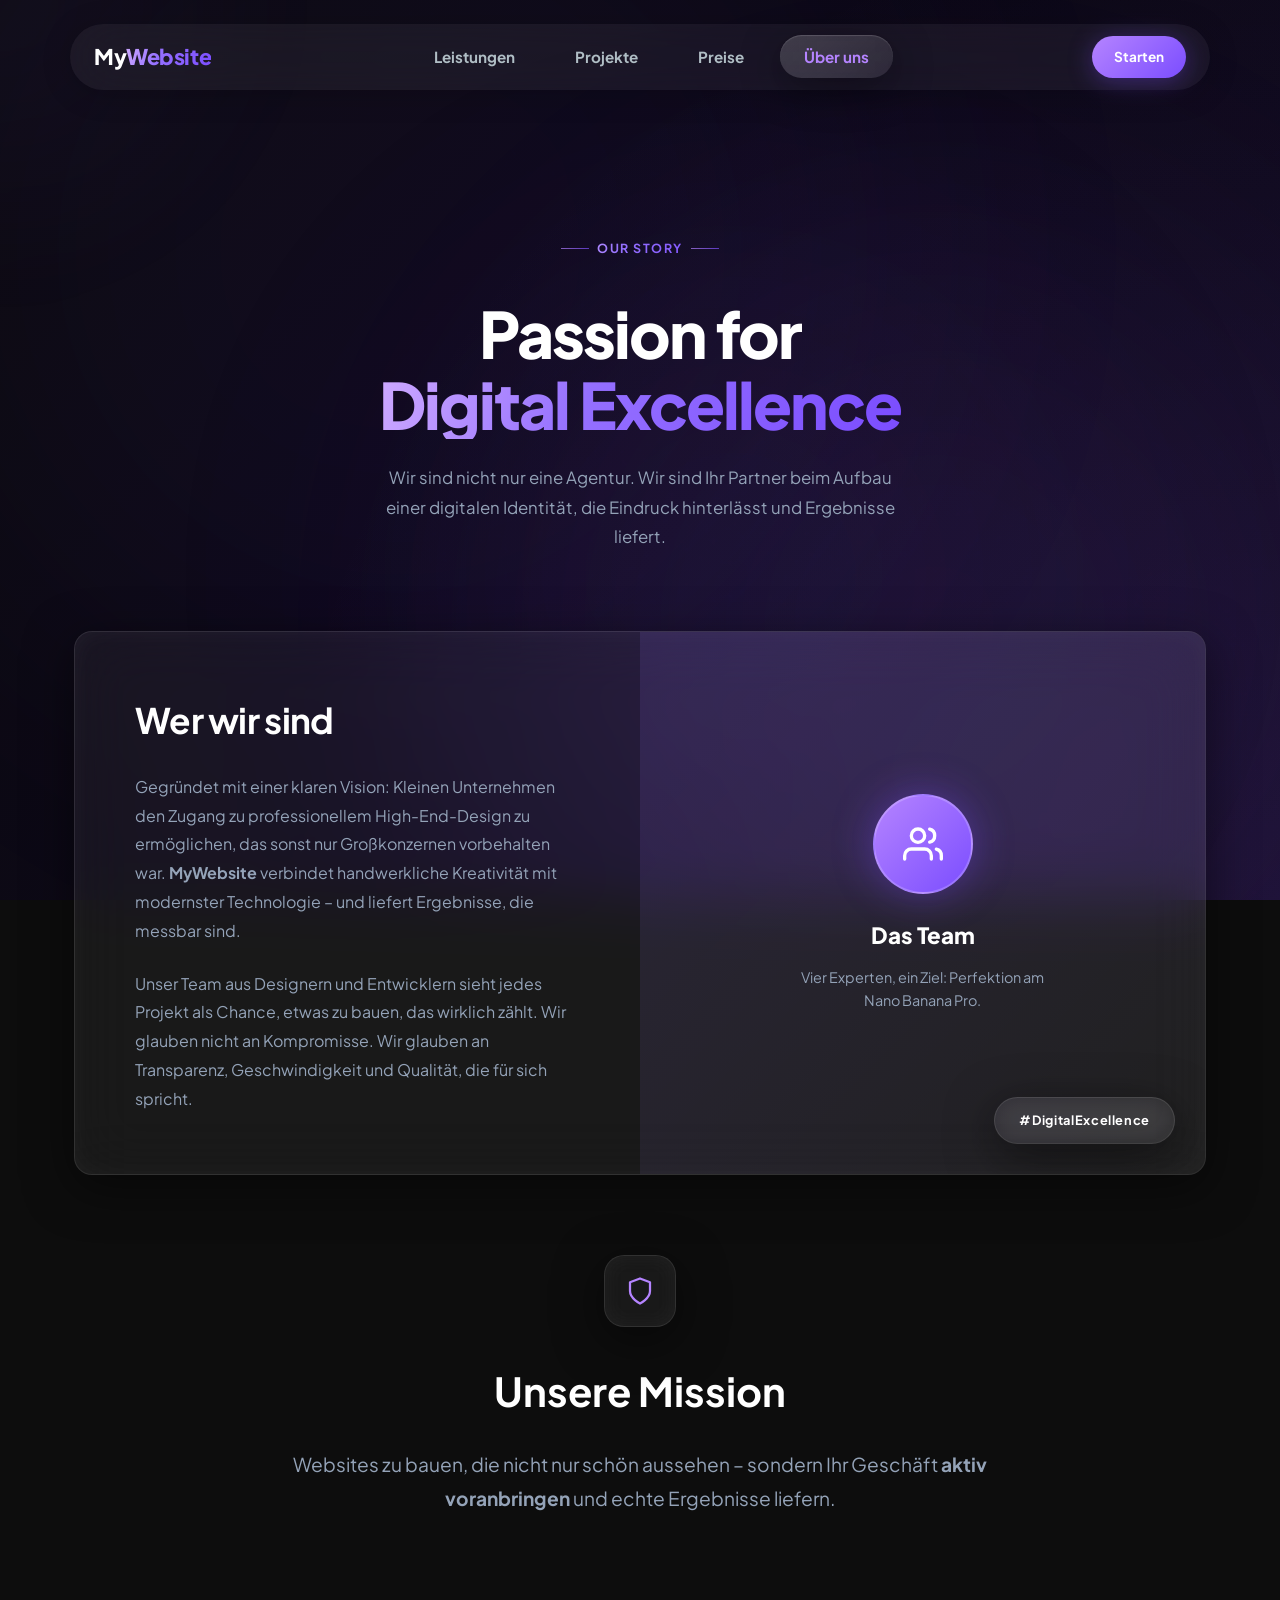
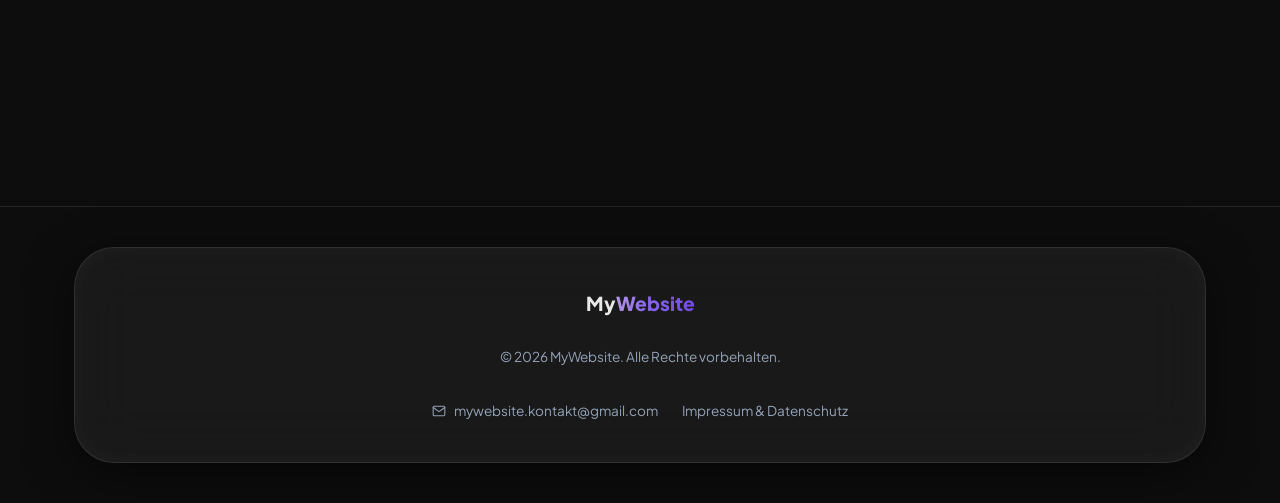
==== about.html @ d1587750 "v2" ====
<!DOCTYPE html>
<html lang="de">
<head>
  <meta charset="UTF-8" />
  <meta name="viewport" content="width=device-width, initial-scale=1.0" />
  <meta name="description" content="Erfahren Sie mehr über MyWebsite – Ihr Partner für professionelles Webdesign." />
  <title>About Us — MyWebsite</title>

  <!-- Fonts -->
  <link rel="preconnect" href="https://fonts.googleapis.com" />
  <link rel="preconnect" href="https://fonts.gstatic.com" crossorigin />

  <!-- Stylesheet (Same as main site) -->
  <link rel="stylesheet" href="css/style.css?v=2.0" />
</head>
<body class="subpage about-page">

  <!-- ── Ambient Background (Liquid Aurora) ────────────────── -->
  <div class="ambient-layer" aria-hidden="true">
    <div class="ambient-shape ambient-shape-1"></div>
    <div class="ambient-shape ambient-shape-2"></div>
    <div class="ambient-shape ambient-shape-3"></div>
  </div>
  <div class="mouse-glow" id="mouseGlow" aria-hidden="true"></div>

  <!-- ══════════════════════════════════════════════════════════
       NAVIGATION
       ══════════════════════════════════════════════════════════ -->
  <nav class="navbar" id="navbar">
    <div class="container">
      <a class="nav-logo" href="index.html">
        My<span>Website</span>
      </a>

      <ul class="nav-links" role="list">
        <div class="nav-indicator" id="navIndicator"></div>
        <li><a href="index.html#features">Leistungen</a></li>
        <li><a href="index.html#examples">Projekte</a></li>
        <li><a href="index.html#contact">Preise</a></li>
        <li><a href="about.html" style="color:var(--primary-light)">Über uns</a></li>
      </ul>

      <div class="nav-actions">
        <a class="btn btn-primary" href="index.html#contact">Starten</a>
        <button class="nav-hamburger" id="hamburger" aria-label="Menü öffnen">
          <span></span><span></span><span></span>
        </button>
      </div>
    </div>
  </nav>

  <!-- ══════════════════════════════════════════════════════════
       ABOUT HERO
       ══════════════════════════════════════════════════════════ -->
  <section class="section">
    <div class="container" style="padding-top: 120px;">
      
      <div class="reveal" style="max-width: 800px; margin: 0 auto; text-align: center; margin-bottom: 80px;">
        <div class="section-label">Our Story</div>
        <h1 class="hero-title" style="margin-top:20px;">Passion for <span class="purple">Digital Excellence</span></h1>
        <p class="section-subtitle" style="margin: 20px auto 0;">
          Wir sind nicht nur eine Agentur. Wir sind Ihr Partner beim Aufbau einer 
          digitalen Identität, die Eindruck hinterlässt und Ergebnisse liefert.
        </p>
      </div>

      <!-- Main Story Card -->
      <div class="glass-card reveal reveal-delay-2" style="overflow: hidden; margin-bottom: 80px;">
        <div style="display: grid; grid-template-columns: 1fr 1fr; gap: 0; align-items: stretch;">
          
          <div style="padding: 60px;">
            <h2 style="font-size: 2.2rem; margin-bottom: 24px; color: #fff; letter-spacing: -0.02em;">Wer wir sind</h2>
            <p style="color: var(--secondary); line-height: 1.8; margin-bottom: 24px;">
              Gegründet mit einer klaren Vision: Kleinen Unternehmen den Zugang zu professionellem High-End-Design zu ermöglichen, das sonst nur Großkonzernen vorbehalten war. <strong>MyWebsite</strong> verbindet handwerkliche Kreativität mit modernster Technologie – und liefert Ergebnisse, die messbar sind.
            </p>
            <p style="color: var(--secondary); line-height: 1.8; margin-bottom: 0;">
              Unser Team aus Designern und Entwicklern sieht jedes Projekt als Chance, etwas zu bauen, das wirklich zählt. Wir glauben nicht an Kompromisse. Wir glauben an Transparenz, Geschwindigkeit und Qualität, die für sich spricht.
            </p>
          </div>

          <!-- Team Visualization -->
          <div style="position: relative; background: rgba(255,255,255,0.03); min-height: 400px; display: flex; align-items: center; justify-content: center; overflow: hidden;">
            <div style="position: absolute; inset: 0; background: linear-gradient(135deg, rgba(124,77,255,0.1) 0%, transparent 100%);"></div>
            
            <!-- Graphic Element representing the team -->
            <div style="text-align: center; z-index: 1; padding: 40px;">
               <div style="width: 100px; height: 100px; background: var(--grad-primary); border-radius: 50%; display: flex; align-items: center; justify-content: center; margin: 0 auto 24px; box-shadow: 0 0 40px rgba(124,77,255,0.4); border: 2px solid rgba(255,255,255,0.2);">
                  <svg width="40" height="40" viewBox="0 0 24 24" fill="none" stroke="#fff" stroke-width="2" stroke-linecap="round" stroke-linejoin="round">
                    <path d="M17 21v-2a4 4 0 0 0-4-4H5a4 4 0 0 0-4 4v2"/><circle cx="9" cy="7" r="4"/><path d="M23 21v-2a4 4 0 0 0-3-3.87"/><path d="M16 3.13a4 4 0 0 1 0 7.75"/>
                  </svg>
               </div>
               <h3 style="color:#fff; font-size: 1.4rem; margin-bottom: 12px; font-weight: 800;">Das Team</h3>
               <p style="font-size: 0.9rem; color: var(--secondary); max-width: 260px; margin: 0 auto; line-height: 1.6;">
                 Vier Experten, ein Ziel: Perfektion am Nano Banana Pro.
               </p>
            </div>
            
            <div style="position: absolute; bottom: 30px; right: 30px; background: var(--glass-bg); backdrop-filter: blur(14px); -webkit-backdrop-filter: blur(14px); padding: 12px 24px; border-radius: 50px; border: 1px solid var(--glass-border); font-size: 0.8rem; color: #fff; font-weight: 700; letter-spacing: 0.05em; box-shadow: var(--shadow);">
              #DigitalExcellence
            </div>
          </div>
        </div>
      </div>

      <!-- Mission Section -->
      <div style="text-align: center; margin-bottom: 120px;" class="reveal reveal-delay-3">
        <div style="width: 72px; height: 72px; background: var(--glass-bg); border-radius: 20px; border: 1px solid var(--glass-border); backdrop-filter: blur(10px); -webkit-backdrop-filter: blur(10px); display: flex; align-items: center; justify-content: center; margin: 0 auto 32px; color: var(--primary-light); box-shadow: var(--shadow), var(--glass-glow);">
            <svg width="30" height="30" viewBox="0 0 24 24" fill="none" stroke="currentColor" stroke-width="1.8" stroke-linecap="round" stroke-linejoin="round">
              <path d="M12 22s8-4 8-10V5l-8-3-8 3v7c0 6 8 10 8 10z"/>
            </svg>
        </div>
        <h2 style="font-size: 2.5rem; color: #fff; margin-bottom: 24px;">Unsere <span class="purple">Mission</span></h2>
        <p style="font-size: 1.2rem; color: var(--secondary); max-width: 700px; margin: 0 auto; line-height: 1.8;">
          Websites zu bauen, die nicht nur schön aussehen – sondern Ihr Geschäft <strong>aktiv voranbringen</strong> und echte Ergebnisse liefern.
        </p>
      </div>

    </div>
  </section>

  <!-- ══════════════════════════════════════════════════════════
       FOOTER
       ══════════════════════════════════════════════════════════ -->
  <footer class="footer">
    <div class="container">
      <div class="footer-inner">
        <div class="footer-logo" style="margin-bottom: 8px; opacity: 0.9;">My<span>Website</span></div>
        <p class="footer-center" style="margin-bottom: 12px;">&copy; 2026 MyWebsite. Alle Rechte vorbehalten.</p>
        <div style="display: flex; gap: 24px; align-items: center; flex-wrap: wrap; justify-content: center;">
          <a class="footer-email" href="mailto:mywebsite.kontakt@gmail.com" aria-label="E-Mail senden">
            <svg width="14" height="14" viewBox="0 0 24 24" fill="none" stroke="currentColor" stroke-width="1.8" stroke-linecap="round" stroke-linejoin="round" aria-hidden="true">
              <path d="M4 4h16c1.1 0 2 .9 2 2v12c0 1.1-.9 2-2 2H4c-1.1 0-2-.9-2-2V6c0-1.1.9-2 2-2z"/>
              <polyline points="22,6 12,13 2,6"/>
            </svg>
            mywebsite.kontakt@gmail.com
          </a>
          <a href="impressum.html" class="footer-legal-link">Impressum & Datenschutz</a>
        </div>
      </div>
    </div>
  </footer>

  <script src="js/main.js?v=2.0"></script>
</body>
</html>
---- css/style.css ----
/* ============================================================
   MYWEBSITE — MAIN STYLESHEET
   Design System: Dark, Purple-gradient, Glassmorphism
   ============================================================ */

/* ---------- Google Fonts ---------- */
@import url('https://fonts.googleapis.com/css2?family=Plus+Jakarta+Sans:wght@300;400;500;600;700;800&display=swap');

/* ---------- CSS Custom Properties ---------- */
:root {
  --bg:            #0D0D0D;
  --text-on-bg:    #FFFFFF;
  --text-dim:      #B0BEC5;
  
  --primary:       #7B4DFF;
  --primary-light: #B584FF;
  --primary-mid:   #946FFF;
  --primary-dark:  #5B35CC;
  --primary-glow:  rgba(123,77,255,0.40);

  /* Gradient tokens: slightly cooler */
  --grad-primary:  linear-gradient(135deg, #B584FF 0%, #7B4DFF 100%);
  --grad-text:     linear-gradient(110deg, #CEAAFF 0%, #946FFF 40%, #7B4DFF 100%);
  --grad-glow:     linear-gradient(135deg, rgba(181,132,255,0.15) 0%, rgba(123,77,255,0.08) 100%);

  --secondary:     #94A3B8;
  --tertiary:      #F8FAFC;
  --glass-bg:      rgba(255,255,255,0.05);
  --glass-border:  rgba(255,255,255,0.10);
  --glass-hover:   rgba(255,255,255,0.08);
  --glass-blur:    30px;
  --glass-glow:    inset 0 0 25px rgba(255,255,255,0.04);
  
  --shadow:        0 12px 48px rgba(0,0,0,0.5);
  --radius:        18px;
  --radius-sm:     12px;
  --transition:    0.35s cubic-bezier(0.4, 0, 0.2, 1);
}




/* ---------- Reset & Base ---------- */
*, *::before, *::after { margin: 0; padding: 0; box-sizing: border-box; }

html { scroll-behavior: smooth; font-size: 16px; }

body {
  font-family: 'Plus Jakarta Sans', system-ui, -apple-system, sans-serif;
  background-color: var(--bg);
  color: var(--tertiary);
  overflow-x: hidden;
  line-height: 1.6;
}

img { max-width: 100%; display: block; }
a { text-decoration: none; color: inherit; }
ul { list-style: none; }

/* ---------- Scrollbar ---------- */
::-webkit-scrollbar { width: 6px; }
::-webkit-scrollbar-track { background: var(--bg); }
::-webkit-scrollbar-thumb {
  background: var(--grad-primary);
  border-radius: 99px;
}

/* ============================================================
   AMBIENT BACKGROUND LAYERS
   ============================================================ */

/* Canvas */
#bgCanvas {
  position: fixed;
  top: 0; left: 0;
  width: 100%; height: 100%;
  z-index: 0;
  pointer-events: none;
}

/* Drifting gradient orbs */
.bg-orb {
  position: fixed;
  border-radius: 50%;
  filter: blur(90px);
  pointer-events: none;
  z-index: 0;
  will-change: transform;
}

/* ══════════════════════════════════════════════════════════
   AMBIENT BACKGROUND (Liquid Aurora)
   ══════════════════════════════════════════════════════════ */
.ambient-layer {
  position: fixed;
  inset: 0;
  z-index: -1;
  overflow: hidden;
  /* Premium dark hypnotic gradient pulse */
  background: 
    radial-gradient(circle at 50% 50%, rgba(181,132,255,0.08) 0%, transparent 65%),
    linear-gradient(135deg, #0A0A0A 0%, #100825 50%, #0A0A0A 100%);
  background-size: 200% 200%;
  animation: center-pulse 20s ease-in-out infinite alternate;
  pointer-events: none;
}

@keyframes center-pulse {
  0%   { background-position: 0% 0%; opacity: 0.8; }
  50%  { background-position: 50% 50%; opacity: 1; }
  100% { background-position: 100% 100%; opacity: 0.9; }
}

.ambient-shape {
  position: absolute;
  border-radius: 50%;
  filter: blur(140px);
  -webkit-filter: blur(140px);
  opacity: 0.05;
  will-change: transform;
}

.ambient-shape-1 {
  width: 1000px; height: 1000px;
  background: var(--primary);
  top: -250px; left: -100px;
  opacity: 0.05;
  animation: float-slow 35s ease-in-out infinite alternate;
}

.ambient-shape-2 {
  width: 850px; height: 850px;
  background: var(--primary-light);
  bottom: -150px; right: -80px;
  opacity: 0.05;
  animation: float-slower 45s ease-in-out infinite alternate-reverse;
}

.ambient-shape-3 {
  width: 700px; height: 700px;
  background: #5B35CC;
  top: 25%; left: 30%;
  opacity: 0.045;
  animation: float-alt 38s ease-in-out infinite alternate;
}

/* Texture overlay for that premium grain feel */
.ambient-layer::after {
  content: "";
  position: absolute;
  inset: 0;
  background-image: url("data:image/svg+xml,%3Csvg viewBox='0 0 200 200' xmlns='http://www.w3.org/2000/svg'%3E%3Cfilter id='noiseFilter'%3E%3CfeTurbulence type='fractalNoise' baseFrequency='0.65' numOctaves='3' stitchTiles='stitch'/%3E%3C/filter%3E%3Crect width='100%25' height='100%25' filter='url(%23noiseFilter)'/%3E%3C/svg%3E");
  opacity: 0.02;
  mix-blend-mode: soft-light;
  pointer-events: none;
}

@keyframes float-slow {
  0%   { transform: translate(0, 0) scale(1) rotate(0deg); }
  100% { transform: translate(220px, 140px) scale(1.15) rotate(55deg); }
}

@keyframes float-slower {
  0%   { transform: translate(0, 0) scale(1) rotate(0deg); }
  100% { transform: translate(-180px, -150px) scale(1.2) rotate(-40deg); }
}

@keyframes float-alt {
  0%   { transform: translate(0, 0) scale(1); }
  100% { transform: translate(-130px, 180px) scale(0.9); }
}


/* Mouse spotlight glow following cursor */
.mouse-glow {
  position: fixed;
  top: 0; left: 0;
  width: 60vw; height: 60vw;
  max-width: 600px;
  max-height: 600px;
  background: radial-gradient(circle at center, rgba(124,77,255,0.06) 0%, transparent 70%);
  border-radius: 50%;
  pointer-events: none;
  z-index: 0;
  transform: translate(-50%, -50%);
  opacity: 0;
  transition: opacity 0.8s ease;
  will-change: transform;
  filter: blur(40px);
}

/* ============================================================
   GRADIENT TEXT UTILITY
   ============================================================ */
.grad-text {
  background: var(--grad-text);
  -webkit-background-clip: text;
  -webkit-text-fill-color: transparent;
  background-clip: text;
}

/* ============================================================
   LAYOUT UTILITIES
   ============================================================ */
.container {
  max-width: 1180px;
  margin: 0 auto;
  padding: 0 24px;
}

.section {
  position: relative;
  z-index: 1;
  padding: 110px 0;
}

.section-label {
  display: inline-flex;
  align-items: center;
  gap: 8px;
  font-size: 0.78rem;
  font-weight: 700;
  letter-spacing: 0.12em;
  text-transform: uppercase;
  background: var(--grad-text);
  -webkit-background-clip: text;
  -webkit-text-fill-color: transparent;
  background-clip: text;
  margin-bottom: 20px;
}

.section-label::before,
.section-label::after {
  content: '';
  display: block;
  width: 28px;
  height: 1px;
  background: var(--grad-primary);
  opacity: 0.7;
  /* Text-fill workaround for pseudo elements */
  -webkit-text-fill-color: initial;
}

.section-title {
  font-size: clamp(2.2rem, 5vw, 3.4rem);
  font-weight: 800;
  line-height: 1.1;
  letter-spacing: -0.03em; /* Tighter letter-spacing for modern look */
  color: var(--text-on-bg);
  margin-bottom: 16px;
}

.section-title span {
  background: var(--grad-text);
  -webkit-background-clip: text;
  -webkit-text-fill-color: transparent;
  background-clip: text;
}

.section-subtitle {
  font-size: 1.05rem;
  color: var(--secondary);
  max-width: 540px;
  line-height: 1.75;
}

/* ============================================================
   GLASSMORPHISM CARD
   ============================================================ */
.glass-card {
  background: var(--glass-bg);
  border: 1px solid var(--glass-border);
  border-radius: var(--radius);
  backdrop-filter: blur(var(--glass-blur));
  -webkit-backdrop-filter: blur(var(--glass-blur));
  box-shadow: var(--shadow), var(--glass-glow);
  transition: all var(--transition);
}

.glass-card:hover {
  background: var(--glass-hover);
  transform: translateY(-5px);
  box-shadow: 0 20px 52px rgba(0,0,0,0.45), var(--glass-glow);
  border-color: rgba(192,132,255,0.22);
}

/* ============================================================
   BUTTONS
   ============================================================ */
.btn {
  display: inline-flex;
  align-items: center;
  gap: 8px;
  padding: 14px 30px;
  border-radius: 50px;
  font-family: inherit;
  font-size: 0.95rem;
  font-weight: 700;
  cursor: pointer;
  border: 1px solid var(--glass-border);
  transition: all var(--transition);
  white-space: nowrap;
  position: relative;
  overflow: hidden;
  backdrop-filter: blur(12px);
  -webkit-backdrop-filter: blur(12px);
}

.btn-primary {
  background: var(--grad-primary);
  color: #fff;
  border: none;
  box-shadow: 0 4px 24px rgba(124,77,255,0.35);
}

.btn-primary:hover {
  transform: translateY(-2px) scale(1.03);
  box-shadow: 0 10px 38px rgba(124,77,255,0.55), 0 0 0 5px rgba(192,132,255,0.12);
}

.btn-secondary {
  background: var(--glass-bg);
  color: var(--text-on-bg);
  box-shadow: var(--shadow), var(--glass-glow);
}

.btn-secondary:hover {
  background: var(--glass-hover);
  border-color: var(--primary-light);
  transform: translateY(-2px);
  box-shadow: 0 10px 30px rgba(0,0,0,0.4), var(--glass-glow);
}

/* ============================================================
   NAVIGATION
   ============================================================ */
.navbar {
  position: fixed;
  top: 24px;
  left: 50%;
  transform: translateX(-50%);
  width: calc(100% - 40px);
  max-width: 1140px;
  z-index: 999;
  padding: 12px 0;
  transition: all 0.4s cubic-bezier(0.4, 0, 0.2, 1);
  
  background: var(--glass-bg);
  backdrop-filter: blur(var(--glass-blur));
  -webkit-backdrop-filter: blur(var(--glass-blur));
  
  border: none;
  border-radius: 100px;
  box-shadow: 0 4px 30px rgba(0, 0, 0, 0.2);
}

.navbar.scrolled {
  top: 12px;
  padding: 10px 0;
  background: rgba(255, 255, 255, 0.045);
  border: none;
  box-shadow: 0 15px 50px rgba(0, 0, 0, 0.4);
}

.navbar .container {
  display: flex;
  align-items: center;
  justify-content: space-between;
}

.nav-logo {
  font-size: 1.35rem;
  font-weight: 900;
  color: var(--text-on-bg);
  letter-spacing: -0.02em;
}

.nav-logo span {
  background: var(--grad-text);
  -webkit-background-clip: text;
  -webkit-text-fill-color: transparent;
  background-clip: text;
}

.nav-links {
  display: flex;
  align-items: center;
  gap: 12px;
  position: relative;
  padding: 4px;
  border-radius: 14px;
}

.nav-links a {
  font-size: 0.95rem;
  font-weight: 700;
  color: var(--text-dim);
  transition: color var(--transition);
  text-decoration: none;
  padding: 12px 24px;
  border-radius: 99px;
  position: relative;
  z-index: 1;
}

.nav-indicator {
  position: absolute;
  height: calc(100% - 12px);
  background: linear-gradient(135deg, rgba(255,255,255,0.16) 0%, rgba(255,255,255,0.08) 100%);
  backdrop-filter: blur(32px);
  -webkit-backdrop-filter: blur(32px);
  border: none;
  border-radius: 99px;
  z-index: 0;
  transition: all 0.45s cubic-bezier(0.2, 1, 0.2, 1.12);
  pointer-events: none;
  opacity: 0;
  box-shadow: 
    inset 0 1px 1px rgba(255,255,255,0.15),
    0 10px 40px rgba(0,0,0,0.4);
}

.nav-links a:hover,
.nav-links a.active { 
  color: #fff; 
}

/* Remove old underline */
.nav-links a::after { display: none !important; }

.nav-actions { display: flex; align-items: center; gap: 12px; }

/* Compact button for navbar */
.navbar .btn {
  padding: 10px 22px;
  font-size: 0.85rem;
}

/* Hamburger */
.nav-hamburger {
  display: none;
  flex-direction: column;
  gap: 5px;
  cursor: pointer;
  background: none;
  border: none;
  padding: 4px;
}

.nav-hamburger span {
  display: block;
  width: 24px;
  height: 2px;
  background: var(--text-on-bg);
  border-radius: 2px;
  transition: all var(--transition);
}

.nav-hamburger.open span:nth-child(1) { transform: translateY(7px) rotate(45deg); }
.nav-hamburger.open span:nth-child(2) { opacity: 0; }
.nav-hamburger.open span:nth-child(3) { transform: translateY(-7px) rotate(-45deg); }

/* Mobile menu */
.mobile-menu {
  display: flex;
  position: fixed;
  top: 0; left: 0;
  width: 100%; height: 100%;
  background: rgba(10,10,10,0.92);
  backdrop-filter: blur(var(--glass-blur));
  -webkit-backdrop-filter: blur(var(--glass-blur));
  z-index: 1001; 
  flex-direction: column;
  align-items: center;
  justify-content: center;
  gap: 36px;
  opacity: 0;
  visibility: hidden;
  transform: scale(1.1);
  transition: opacity 0.4s ease, transform 0.4s cubic-bezier(0.2, 0.8, 0.2, 1), visibility 0.4s;
  pointer-events: none;
}

.mobile-menu.open {
  display: flex;
  opacity: 1;
  transform: translateY(0);
}

.mobile-menu a {
  font-size: 1.6rem;
  font-weight: 800;
  color: #fff;
  transition: color var(--transition);
}

.mobile-menu a:hover { color: var(--primary-light); }

/* ============================================================
   HERO SECTION
   ============================================================ */
.hero {
  min-height: 100vh;
  display: flex;
  align-items: center;
  position: relative;
  overflow: hidden;
  padding-top: 100px;
}

/* Animated radial glow */
.hero-glow {
  position: absolute;
  top: 50%; left: 50%;
  transform: translate(-50%, -50%);
  width: 780px; height: 780px;
  background: radial-gradient(circle,
    rgba(192,132,255,0.14) 0%,
    rgba(124,77,255,0.10) 35%,
    transparent 70%);
  border-radius: 50%;
  pointer-events: none;
  animation: glow-pulse 7s ease-in-out infinite alternate;
}

@keyframes glow-pulse {
  from { opacity: 0.55; transform: translate(-50%,-50%) scale(0.92); }
  to   { opacity: 1;    transform: translate(-50%,-50%) scale(1.06); }
}

.hero-inner {
  display: grid;
  grid-template-columns: 1fr 1fr;
  gap: 60px;
  align-items: center;
  width: 100%;
}

/* Badge */
.hero-badge {
  display: inline-flex;
  align-items: center;
  gap: 8px;
  padding: 7px 18px;
  border-radius: 50px;
  background: var(--glass-bg);
  backdrop-filter: blur(var(--glass-blur));
  -webkit-backdrop-filter: blur(var(--glass-blur));
  border: 1px solid var(--glass-border);
  box-shadow: var(--shadow), var(--glass-glow);
  font-size: 0.8rem;
  font-weight: 700;
  letter-spacing: 0.06em;
  margin-bottom: 28px;
  color: var(--primary-mid);
}

.hero-badge-text {
  background: var(--grad-text);
  -webkit-background-clip: text;
  -webkit-text-fill-color: transparent;
  background-clip: text;
}

.hero-title {
  font-size: clamp(2.6rem, 5vw, 4rem);
  font-weight: 900;
  line-height: 1.1;
  color: var(--text-on-bg);
  margin-bottom: 24px;
  letter-spacing: -0.03em;
}

.hero-title .purple {
  background: var(--grad-text);
  -webkit-background-clip: text;
  -webkit-text-fill-color: transparent;
  background-clip: text;
  display: inline-block;
}

.hero-subtitle {
  font-size: 1.1rem;
  color: var(--secondary);
  line-height: 1.75;
  margin-bottom: 40px;
  max-width: 480px;
}

.hero-actions {
  display: flex;
  gap: 14px;
  flex-wrap: wrap;
}

/* Floating UI Mockup */
.hero-visual {
  position: relative;
  display: flex;
  justify-content: center;
  align-items: center;
  perspective: 1200px;
}

.hero-mockup-wrapper {
  width: 100%;
  max-width: 440px;
  animation: float 8s ease-in-out infinite;
}

.hero-mockup {
  width: 100%;
  border-radius: var(--radius);
  background: var(--glass-bg);
  border: 1px solid var(--glass-border);
  backdrop-filter: blur(var(--glass-blur));
  -webkit-backdrop-filter: blur(var(--glass-blur));
  box-shadow: var(--shadow), var(--glass-glow);
  overflow: hidden;
  transform-style: preserve-3d;
  
  /* Tilt variables updated via JS */
  --tilt-x: 0deg;
  --tilt-y: 0deg;
  transform: rotateX(var(--tilt-x)) rotateY(var(--tilt-y));
  transition: transform 0.2s cubic-bezier(0.2, 0.8, 0.2, 1);
  will-change: transform;
}

@keyframes float {
  0%, 100% { transform: translateY(0px) rotate(0deg); }
  33%       { transform: translateY(-10px) rotate(0.5deg); }
  66%       { transform: translateY(-5px) rotate(-0.5deg); }
}

.mockup-bar {
  display: flex;
  align-items: center;
  gap: 8px;
  padding: 12px 18px;
  border-bottom: 1px solid rgba(255,255,255,0.08);
  background: rgba(255,255,255,0.03);
}

.mockup-dot { width: 10px; height: 10px; border-radius: 50%; }
.mockup-dot:nth-child(1) { background: #FF5F57; }
.mockup-dot:nth-child(2) { background: #FEBC2E; }
.mockup-dot:nth-child(3) { background: #28C840; }

.mockup-url {
  flex: 1;
  background: rgba(255,255,255,0.05);
  border: 1px solid rgba(255,255,255,0.08);
  border-radius: 6px;
  padding: 5px 12px;
  font-size: 0.72rem;
  color: var(--secondary);
  text-align: center;
  margin-left: 8px;
}

.mockup-body { padding: 24px; }

.mockup-hero-bar {
  width: 60%; height: 14px;
  border-radius: 99px;
  background: var(--grad-primary);
  margin-bottom: 12px;
}

.mockup-sub-bar {
  width: 85%; height: 8px;
  border-radius: 99px;
  background: rgba(255,255,255,0.08);
  margin-bottom: 6px;
}

.mockup-sub-bar.short { width: 55%; }

.mockup-cards {
  display: grid;
  grid-template-columns: 1fr 1fr;
  gap: 10px;
  margin-top: 20px;
}

.mockup-card-item {
  border-radius: 12px;
  background: var(--glass-bg);
  backdrop-filter: blur(var(--glass-blur));
  -webkit-backdrop-filter: blur(var(--glass-blur));
  border: 1px solid var(--glass-border);
  box-shadow: var(--shadow), var(--glass-glow);
  height: 64px;
  display: flex;
  align-items: center;
  justify-content: center;
}

.mockup-card-item .mini-icon {
  width: 28px; height: 28px;
  border-radius: 8px;
  background: var(--grad-primary);
  opacity: 0.7;
}

.mockup-btn-row { margin-top: 18px; display: flex; gap: 8px; }

.mockup-btn-pill {
  height: 30px;
  border-radius: 99px;
  background: var(--grad-primary);
  width: 100px;
}

.mockup-btn-pill.outline {
  background: transparent;
  border: 1px solid rgba(192,132,255,0.25);
  width: 80px;
}

/* Scroll indicator */
.scroll-indicator {
  position: absolute;
  bottom: 36px;
  left: 50%;
  transform: translateX(-50%);
  display: flex;
  flex-direction: column;
  align-items: center;
  gap: 6px;
  padding: 12px 16px;
  border-radius: 40px;
  background: var(--glass-bg);
  backdrop-filter: blur(var(--glass-blur));
  -webkit-backdrop-filter: blur(var(--glass-blur));
  border: 1px solid var(--glass-border);
  color: var(--secondary);
  font-size: 0.72rem;
  font-weight: 600;
  letter-spacing: 0.1em;
  text-transform: uppercase;
  opacity: 0.5;
  animation: bob 2.5s ease-in-out infinite;
}

@keyframes bob {
  0%, 100% { transform: translateX(-50%) translateY(0); }
  50%       { transform: translateX(-50%) translateY(7px); }
}

/* ============================================================
   FEATURES (What We Do)
   ============================================================ */
.features {
  position: relative;
  /* Masking creates a perfect feather at top and bottom of background effects */
  -webkit-mask-image: linear-gradient(to bottom, transparent, black 15%, black 85%, transparent);
  mask-image: linear-gradient(to bottom, transparent, black 15%, black 85%, transparent);
  padding: 120px 0;
}

.features::before {
  content: '';
  position: absolute;
  inset: -100px 0; /* Bleed out to ensure no clipping */
  z-index: -1;
  opacity: 0;
  transition: opacity 1.2s cubic-bezier(0.4, 0, 0.2, 1);
  pointer-events: none;
}

.features.state-manual::before {
  opacity: 0; /* Background remains neutral as requested */
}

.features.state-autopilot::before {
  opacity: 1;
  background: radial-gradient(circle at 50% 100%, rgba(124,77,255,0.12) 0%, transparent 80%);
}

/* Solutions Section Header & Toggle */
.toggle-main-heading {
  display: flex;
  align-items: center;
  justify-content: center;
  gap: 24px;
  margin-top: 20px;
  font-size: clamp(1.8rem, 5vw, 3.2rem);
  font-weight: 900;
  line-height: 1.1;
  color: var(--text-on-bg);
}

.toggle-label-text {
  transition: all var(--transition);
  opacity: 0.35;
  flex: 1; /* Automatically balance space */
  min-width: 120px;
}

.manual-label {
  text-align: right;
}

.autopilot-label {
  text-align: left;
}

.toggle-label-text.active {
  opacity: 1;
}

.toggle-main-heading .autopilot-label.active {
  background: var(--grad-text);
  -webkit-background-clip: text;
  -webkit-text-fill-color: transparent;
  background-clip: text;
  filter: drop-shadow(0 0 15px rgba(192,132,255,0.5));
}

/* Nexus Switch Style */
.nexus-switch {
  position: relative;
  display: inline-block;
  width: 90px;
  height: 46px;
  flex-shrink: 0;
}

.nexus-switch input { opacity: 0; width: 0; height: 0; }

.nexus-slider {
  position: absolute;
  cursor: pointer;
  inset: 0;
  background: rgba(255,255,255,0.05);
  border: 1px solid rgba(255,255,255,0.1);
  transition: .4s cubic-bezier(0.4, 0, 0.2, 1);
  border-radius: 50px;
  backdrop-filter: blur(5px);
}

.nexus-slider:before {
  position: absolute;
  content: "";
  height: 36px;
  width: 36px;
  left: 4px;
  top: 4px;
  background: var(--grad-primary);
  transition: .5s cubic-bezier(0.68, -0.6, 0.32, 1.6); /* Bouncier & smoother */
  border-radius: 50%;
  box-shadow: 0 0 20px rgba(124,77,255,0.45);
}

input:checked + .nexus-slider {
  background: rgba(124,77,255,0.15);
  border-color: var(--primary-mid);
}

input:checked + .nexus-slider:before {
  transform: translateX(44px);
}

/* Solutions List */
.solutions-container {
  max-width: 860px;
  margin: 64px auto 0;
  position: relative;
  min-height: 480px;
}

.solutions-set {
  display: flex;
  flex-direction: column;
  gap: 16px;
  width: 100%;
}

.solution-item {
  display: flex;
  align-items: center;
  gap: 28px;
  padding: 24px 32px;
  text-align: left;
  border-radius: 20px;
  transition: all 0.6s cubic-bezier(0.34, 1.56, 0.64, 1);
  will-change: transform, opacity, filter;
}

/* Staggered entry from right or left depending on state */
.solutions-set .solution-item:nth-child(1) { transition-delay: 0.05s; }
.solutions-set .solution-item:nth-child(2) { transition-delay: 0.15s; }
.solutions-set .solution-item:nth-child(3) { transition-delay: 0.25s; }

.solution-set-hidden {
  position: absolute;
  top: 0; left: 0;
  opacity: 0;
  pointer-events: none;
  visibility: hidden;
}

.solution-set-hidden .solution-item {
  opacity: 0;
  transform: translateY(15px) scale(0.96);
  filter: blur(10px);
}

.solution-status {
  width: 110px;
  font-size: 0.72rem;
  font-weight: 800;
  text-transform: uppercase;
  letter-spacing: 0.1em;
  flex-shrink: 0;
}

.status-pending { color: #FF5F57; opacity: 0.8; }
.status-complete { 
  color: #28C840; 
  display: flex;
  align-items: center;
  gap: 6px;
}
.status-complete::before {
  content: '✓';
  font-size: 1rem;
}

.solution-info { flex: 1; }

.solution-item-title { 
  font-size: 1.15rem; 
  font-weight: 800;
  color: #fff; 
  margin-bottom: 6px; 
}

.solution-item-desc { 
  font-size: 0.9rem; 
  color: var(--secondary); 
  line-height: 1.6; 
}

.solution-tag {
  font-size: 0.7rem;
  font-weight: 800;
  padding: 6px 14px;
  border-radius: 50px;
  background: rgba(255,255,255,0.06);
  color: var(--secondary);
  text-transform: uppercase;
  letter-spacing: 0.05em;
}

.tag-success {
  background: rgba(40, 200, 64, 0.12);
  color: #28C840;
  border: 1px solid rgba(40, 200, 64, 0.15);
}

.solution-item.highlight {
  border-color: rgba(124,77,255,0.22);
}

/* In manual state, cards get a subtle red accent */
.state-manual .solution-item {
  border: 1px solid rgba(255, 95, 87, 0.2);
  background: rgba(255, 95, 87, 0.03);
  box-shadow: 0 4px 20px rgba(255, 95, 87, 0.05);
}

/* In autopilot state, cards get a premium green accent */
.state-autopilot .solution-item {
  border: 1px solid rgba(40, 200, 64, 0.25);
  background: rgba(40, 200, 64, 0.04);
  box-shadow: 0 4px 24px rgba(40, 200, 64, 0.08);
}

.solution-item.highlight:hover {
  border-color: var(--primary-mid);
  transform: translateX(8px);
  background: rgba(124,77,255,0.06);
}

/* Minimalist Full-Page Confetti */
.confetti-piece-full {
  position: fixed;
  width: 3px; height: 14px;
  background: var(--primary-light);
  border-radius: 4px;
  pointer-events: none;
  z-index: 10001;
  opacity: 0;
  will-change: transform, opacity;
  top: -20px;
}

@keyframes confetti-fall {
  0% { transform: translateY(0) rotate(0deg); opacity: 0; }
  15% { opacity: 1; }
  85% { opacity: 1; }
  100% { transform: translate(var(--dx), 105vh) rotate(var(--dr)); opacity: 0; }
}

@media (max-width: 768px) {
  .toggle-main-heading { gap: 16px; }
  .solution-item { flex-direction: column; align-items: flex-start; gap: 16px; padding: 24px; }
  .solution-status { width: auto; }
  .solution-item.highlight:hover { transform: translateY(-5px); }
}

.feature-card:hover .feature-icon {
  background: linear-gradient(135deg, rgba(192,132,255,0.28) 0%, rgba(124,77,255,0.18) 100%);
  transform: scale(1.1);
  box-shadow: 0 0 22px rgba(124,77,255,0.30);
  color: #fff;
}

.feature-card:hover .feature-icon svg {
  filter: drop-shadow(0 0 6px rgba(192,132,255,0.6));
}

.feature-title {
  font-size: 1.05rem;
  font-weight: 800;
  color: var(--text-on-bg);
}

.feature-desc {
  font-size: 0.88rem;
  color: var(--secondary);
  line-height: 1.7;
}

/* ============================================================
   EXAMPLES SECTION
   ============================================================ */
.examples-header {
  display: flex;
  align-items: flex-end;
  justify-content: space-between;
  margin-bottom: 48px;
  gap: 24px;
  flex-wrap: wrap;
}

.browser-window {
  border-radius: var(--radius);
  overflow: hidden;
  background: var(--glass-bg);
  backdrop-filter: blur(var(--glass-blur));
  -webkit-backdrop-filter: blur(var(--glass-blur));
  border: 1px solid var(--glass-border);
  box-shadow: var(--shadow), var(--glass-glow);
}

.browser-chrome {
  display: flex;
  align-items: center;
  gap: 8px;
  padding: 13px 18px;
  background: rgba(255,255,255,0.03);
  backdrop-filter: blur(var(--glass-blur));
  -webkit-backdrop-filter: blur(var(--glass-blur));
  border-bottom: 1px solid var(--glass-border);
}

.browser-dot { width: 11px; height: 11px; border-radius: 50%; flex-shrink: 0; }
.browser-dot.red    { background: #FF5F57; }
.browser-dot.yellow { background: #EAB308; }
.browser-dot.green  { background: #28C840; }

.browser-url {
  flex: 1;
  background: rgba(255,255,255,0.06);
  border: 1px solid rgba(255,255,255,0.09);
  border-radius: 8px;
  padding: 5px 14px;
  font-size: 0.76rem;
  color: var(--secondary);
  display: flex;
  align-items: center;
  gap: 6px;
  margin: 0 12px;
}

.browser-url svg { opacity: 0.5; }

.browser-actions { display: flex; gap: 10px; opacity: 0.6; }

.browser-actions button {
  background: none;
  border: none;
  font-size: 0.82rem;
  color: var(--secondary);
  cursor: pointer;
  padding: 2px 5px;
  border-radius: 4px;
  transition: color var(--transition), background var(--transition), opacity var(--transition);
  line-height: 1;
}

.browser-actions button:hover {
  color: #fff;
  background: rgba(255,255,255,0.08);
}

/* ── FULLSCREEN MODE ─────────────────────────────────────── */
body.browser-fullscreen {
  overflow: hidden;
}

/* Dim backdrop behind fullscreen window */
body.browser-fullscreen::before {
  content: '';
  position: fixed;
  inset: 0;
  background: rgba(0,0,0,0.75);
  backdrop-filter: blur(6px);
  z-index: 9990;
}

/* Expand the browser window to full viewport */
body.browser-fullscreen .browser-window {
  position: fixed;
  inset: 20px;                         /* 20px margin all around */
  z-index: 9991;
  border-radius: var(--radius);
  display: flex;
  flex-direction: column;
  box-shadow: 0 32px 100px rgba(0,0,0,0.8), 0 0 0 1px rgba(192,132,255,0.2);
  animation: fs-in 0.28s cubic-bezier(0.34, 1.56, 0.64, 1);
}

@keyframes fs-in {
  from { transform: scale(0.96); opacity: 0.6; }
  to   { transform: scale(1);    opacity: 1; }
}

/* Stretch browser body to fill remaining space */
body.browser-fullscreen .browser-body {
  flex: 1;
  height: auto !important;
}

/* Show/hide the right buttons */
body.browser-fullscreen #browserFullscreen { display: none !important; }
body.browser-fullscreen #browserClose      { display: block !important; }
#browserClose { color: #ff7070 !important; }

.browser-body {
  height: 520px;
  overflow: hidden;
  position: relative;
  background: #0a0a0a;
  /* Disable interaction when parent says so (during fast scroll) */
  pointer-events: auto;
}

/* Overlay to prevent scroll hijacking — Show pointer everywhere */
.browser-interaction-overlay {
  position: absolute;
  inset: 0;
  z-index: 5;
  cursor: pointer; /* Hand cursor signals clickability */
  transition: opacity 0.3s ease;
  pointer-events: auto;
}

body.is-scrolling .browser-interaction-overlay {
  display: block !important;
  opacity: 1 !important;
}

.browser-body.active .browser-interaction-overlay {
  display: none;
}

/* Hint that appears to explain click-to-activate — Premium Frosted Glass Look */
.interaction-hint {
  position: absolute;
  top: 50%; left: 50%;
  transform: translate(-50%, -50%) scale(0.9);
  background: var(--glass-bg);
  color: #fff;
  padding: 16px 36px;
  border-radius: 50px;
  font-size: 0.95rem;
  font-weight: 700;
  letter-spacing: 0.5px;
  opacity: 1; 
  pointer-events: none; 
  white-space: nowrap;
  z-index: 10;
  
  backdrop-filter: blur(var(--glass-blur));
  -webkit-backdrop-filter: blur(var(--glass-blur));
  border: 1px solid var(--glass-border);
  box-shadow: var(--shadow), var(--glass-glow);
  transition: transform 0.45s cubic-bezier(0.34, 1.56, 0.64, 1), box-shadow 0.4s ease, background 0.3s ease, border-color 0.3s ease;
}

/* Trigger the 'glow and grow' animation when hovering anywhere in the browser area */
.browser-body:not(.active):hover .interaction-hint {
  transform: translate(-50%, -50%) scale(1.08);
  background: linear-gradient(135deg, rgba(124,77,255,0.3) 0%, rgba(192,132,255,0.3) 100%);
  border-color: rgba(255,255,255,0.35);
  box-shadow: 0 20px 60px rgba(124,77,255,0.4), 0 0 35px rgba(192,132,255,0.3);
}

/* Scale wrapper: always 1440px wide, scaled down by JS to fit the container */
.iframe-scale-wrap {
  width: 1440px;
  height: 960px;          /* tall enough to fill scaled container */
  transform-origin: top left;
  position: absolute;
  top: 0; left: 0;
  /* JS writes transform: scale(X) here at runtime */
}

.iframe-scale-wrap iframe {
  width: 100%;
  height: 100%;
  border: none;
  display: block;
}

.placeholder-screen {
  width: 100%; height: 100%;
  display: flex;
  flex-direction: column;
  align-items: center;
  justify-content: center;
  gap: 16px;
  background: linear-gradient(135deg, #0d0d19 0%, #0D0D0D 100%);
  color: var(--secondary);
}

.placeholder-screen .ph-icon {
  opacity: 0.25;
  color: var(--primary-light);
}

.placeholder-screen .ph-icon svg {
  width: 56px; height: 56px;
  stroke: currentColor;
}

.placeholder-screen p { font-size: 0.9rem; opacity: 0.5; font-weight: 600; }

/* iFrame blocked fallback */
.iframe-blocked {
  display: none;
  position: absolute;
  inset: 0;
  width: 1440px;
  height: 960px;
  background: linear-gradient(135deg, #0d0d19 0%, #0D0D0D 100%);
  align-items: center;
  justify-content: center;
  z-index: 2;
}

.iframe-blocked.visible { display: flex; }

.iframe-blocked-inner {
  display: flex;
  flex-direction: column;
  align-items: center;
  text-align: center;
  padding: 32px;
}

/* ============================================================
   CONTACT SECTION
   ============================================================ */
.contact {
  background: linear-gradient(180deg, transparent, rgba(124,77,255,0.04) 50%, transparent);
}

.contact-inner {
  display: grid;
  grid-template-columns: 1fr 1.4fr;
  gap: 80px;
  align-items: center;
}

.contact-extras {
  margin-top: 36px;
  display: flex;
  flex-direction: column;
  gap: 16px;
}

.contact-extra-item {
  display: flex;
  align-items: center;
  gap: 14px;
  font-size: 0.9rem;
  color: var(--secondary);
}

.contact-extra-icon {
  width: 40px; height: 40px;
  border-radius: 10px;
  background: linear-gradient(135deg, rgba(192,132,255,0.12) 0%, rgba(124,77,255,0.08) 100%);
  border: 1px solid rgba(192,132,255,0.2);
  display: flex;
  align-items: center;
  justify-content: center;
  flex-shrink: 0;
  color: var(--primary-light);
  transition: background var(--transition), box-shadow var(--transition), color var(--transition);
}

.contact-extra-icon svg {
  width: 17px; height: 17px;
  stroke: currentColor;
}

.contact-extra-item:hover .contact-extra-icon {
  background: linear-gradient(135deg, rgba(192,132,255,0.22) 0%, rgba(124,77,255,0.14) 100%);
  box-shadow: 0 0 18px rgba(124,77,255,0.25);
  color: #fff;
}

/* Form */
.contact-form-wrap { padding: 40px; }

.form-group { margin-bottom: 20px; }

.form-label {
  display: block;
  font-size: 0.82rem;
  font-weight: 700;
  color: var(--tertiary);
  margin-bottom: 8px;
  letter-spacing: 0.04em;
}

.form-control {
  width: 100%;
  padding: 14px 18px;
  background: var(--glass-bg);
  border: 1px solid var(--glass-border);
  border-radius: var(--radius-sm);
  color: var(--text-on-bg);
  font-family: inherit;
  font-size: 0.95rem;
  transition: border-color var(--transition), box-shadow var(--transition), background var(--transition);
  outline: none;
  -webkit-appearance: none;
  appearance: none;
}

.form-control:focus {
  border-color: var(--primary-mid);
  background: rgba(124,77,255,0.06);
  box-shadow: 0 0 0 3px rgba(124,77,255,0.15);
}

.form-control::placeholder { color: rgba(176,190,197,0.45); }

select.form-control {
  cursor: pointer;
  background-image: url("data:image/svg+xml,%3Csvg xmlns='http://www.w3.org/2000/svg' width='12' height='8' viewBox='0 0 12 8'%3E%3Cpath d='M1 1l5 5 5-5' stroke='%23B0BEC5' stroke-width='1.5' fill='none' stroke-linecap='round'/%3E%3C/svg%3E");
  background-repeat: no-repeat;
  background-position: right 16px center;
  padding-right: 40px;
}

select.form-control option { background: #1a1a2e; color: #fff; }

textarea.form-control {
  resize: vertical;
  min-height: 130px;
  line-height: 1.6;
}

.form-submit { width: 100%; justify-content: center; margin-top: 8px; }

/* Toast */
.toast {
  position: fixed;
  bottom: 36px; right: 36px;
  z-index: 9999;
  padding: 18px 28px;
  border-radius: var(--radius);
  background: rgba(18,12,36,0.92);
  border: 1px solid rgba(192,132,255,0.35);
  backdrop-filter: blur(24px);
  box-shadow: 0 8px 40px rgba(0,0,0,0.5);
  display: flex;
  align-items: center;
  gap: 12px;
  font-size: 0.9rem;
  font-weight: 600;
  color: #fff;
  transform: translateY(90px);
  opacity: 0;
  transition: transform 0.48s cubic-bezier(0.34,1.56,0.64,1), opacity 0.35s ease;
  max-width: 360px;
}

.toast.show { transform: translateY(0); opacity: 1; }
.toast-icon { font-size: 1.4rem; }

/* ============================================================
   FOOTER
   ============================================================ */
.footer {
  position: relative;
  z-index: 1;
  padding: 48px 0;
  border-top: 1px solid var(--glass-border);
}

.footer {
  padding: 40px 0;
  margin-top: 60px;
  position: relative;
  z-index: 10;
}

.footer-inner {
  display: flex;
  flex-direction: column;
  align-items: center;
  justify-content: center;
  text-align: center;
  gap: 20px;
  padding: 40px;
  background: var(--glass-bg);
  backdrop-filter: blur(var(--glass-blur));
  -webkit-backdrop-filter: blur(var(--glass-blur));
  border-radius: 40px;
  border: 1px solid var(--glass-border);
  box-shadow: var(--shadow), var(--glass-glow);
}

.footer-logo {
  font-size: 1.2rem;
  font-weight: 900;
  color: var(--text-on-bg);
}

.footer-logo span {
  background: var(--grad-text);
  -webkit-background-clip: text;
  -webkit-text-fill-color: transparent;
  background-clip: text;
}

.footer-center { font-size: 0.85rem; color: var(--secondary); }

.footer-email {
  display: flex;
  align-items: center;
  gap: 8px;
  font-size: 0.85rem;
  color: var(--secondary);
  transition: color var(--transition);
}

.footer-email:hover { color: var(--primary-light); }

/* ============================================================
   WORK GALLERY (Marquee)
   ============================================================ */
.gallery-container {
  position: relative;
  width: 100vw;
  left: 50%;
  right: 50%;
  margin-left: -50vw;
  margin-right: -50vw;
  overflow: hidden;
  padding: 40px 0;
}

.gallery-marquee {
  display: flex;
  gap: 36px;
  width: max-content;
  animation: marquee 50s linear infinite;
  padding: 20px;
}

@keyframes marquee {
  0% { transform: translateX(0); }
  100% { transform: translateX(-50%); }
}

.gallery-card {
  width: 620px;
  height: 380px;
  flex-shrink: 0;
  border-radius: 8px;
  background: var(--glass-bg);
  border: 1px solid var(--glass-border);
  backdrop-filter: blur(var(--glass-blur));
  -webkit-backdrop-filter: blur(var(--glass-blur));
  box-shadow: var(--shadow), var(--glass-glow);
  position: relative;
  overflow: hidden;
  cursor: pointer;
  transition: all var(--transition);
  display: flex;
  flex-direction: column;
}

.gallery-card:hover {
  transform: translateY(-10px) scale(1.02);
  border-color: var(--primary-light);
  box-shadow: 0 20px 60px rgba(124,77,255,0.25);
}

.gallery-card-img {
  width: 100%;
  height: 100%;
  background: linear-gradient(135deg, rgba(124,77,255,0.1), rgba(181,132,255,0.05));
  position: relative;
  display: flex;
  flex-direction: column;
}

/* Chrome-like bar at top of card */
.gallery-card-img::after {
  content: '';
  position: absolute;
  top: 0; left: 0;
  width: 100%;
  height: 24px;
  background: rgba(255,255,255,0.05);
  border-bottom: 1px solid rgba(255,255,255,0.08);
  z-index: 2;
}

.gallery-card-img::before {
  content: '';
  position: absolute;
  inset: 0;
  background-size: cover;
  background-position: center;
  opacity: 0.8;
  filter: saturate(0.8) contrast(1.1);
  transition: opacity 0.5s ease;
}

.gallery-card:hover .gallery-card-img::before {
  opacity: 1;
}

.gallery-card-overlay {
  position: absolute;
  bottom: 0;
  left: 0;
  width: 100%;
  padding: 24px;
  background: linear-gradient(to top, rgba(10,10,10,0.9), transparent);
  color: #fff;
  transform: translateY(10px);
  transition: transform 0.4s ease;
}

.gallery-card:hover .gallery-card-overlay {
  transform: translateY(0);
}

.gallery-card-title {
  font-size: 1.1rem;
  font-weight: 800;
  margin-bottom: 4px;
}

.gallery-card-tag {
  font-size: 0.75rem;
  font-weight: 600;
  color: var(--primary-light);
  text-transform: uppercase;
  letter-spacing: 0.1em;
}

/* Specific placeholder visuals (using themed Unsplash placeholders) */
.card-placeholder-1::before { background-image: url('https://images.unsplash.com/photo-1514362545857-3bc16c4c7d1b?q=80&w=800&auto=format&fit=crop'); }
.card-placeholder-2::before { background-image: url('https://images.unsplash.com/photo-1483985988355-763728e1935b?q=80&w=800&auto=format&fit=crop'); }
.card-placeholder-3::before { background-image: url('https://images.unsplash.com/photo-1460925895917-afdab827c52f?q=80&w=800&auto=format&fit=crop'); }
.card-placeholder-4::before { background-image: url('https://images.unsplash.com/photo-1486406146926-c627a92ad1ab?q=80&w=800&auto=format&fit=crop'); }

/* ============================================================
   SCROLL REVEAL (rest unchanged)
   ============================================================ */
.reveal {
  opacity: 0;
  transform: translateY(40px);
  transition: opacity 0.72s cubic-bezier(0.4,0,0.2,1), transform 0.72s cubic-bezier(0.4,0,0.2,1);
}

.reveal.visible { opacity: 1; transform: translateY(0); }

.reveal-delay-1 { transition-delay: 0.10s; }
.reveal-delay-2 { transition-delay: 0.20s; }
.reveal-delay-3 { transition-delay: 0.30s; }
.reveal-delay-4 { transition-delay: 0.40s; }
.reveal-delay-5 { transition-delay: 0.50s; }
.reveal-delay-6 { transition-delay: 0.60s; }

/* ============================================================
   RESPONSIVE
   ============================================================ */
@media (max-width: 1024px) {
  .features-grid { grid-template-columns: repeat(2, 1fr); }
  .hero-inner { gap: 40px; }
}

@media (max-width: 768px) {
  .nav-links, .nav-actions .btn { display: none; }
  .nav-hamburger { display: flex; margin-right: 12px; }

  /* Navbar mobile adjustment */
  .navbar {
    top: 15px;
    width: calc(100% - 24px);
    padding: 8px 0;
  }

  .hero-inner { grid-template-columns: 1fr; text-align: center; }
  .hero-visual { display: none; }
  .hero-actions { justify-content: center; }
  .hero-badge { margin: 0 auto 28px; }
  .hero-subtitle { margin: 0 auto 40px; }

  .features-grid { grid-template-columns: 1fr; }

  .contact-inner { grid-template-columns: 1fr; gap: 40px; }
  .contact-form-wrap { padding: 28px 22px; }

  .examples-header { flex-direction: column; align-items: flex-start; }

  .footer-inner { flex-direction: column; align-items: center; text-align: center; }

  .section { padding: 72px 0; }

  .toast { bottom: 20px; right: 20px; left: 20px; max-width: unset; }

  .bg-orb-1 { width: 380px; height: 380px; }
  .bg-orb-2 { width: 300px; height: 300px; }
  .bg-orb-3, .bg-orb-4 { display: none; }
}

@media (max-width: 480px) {
  .hero-title { font-size: 2.2rem; }
  .hero-actions { flex-direction: column; align-items: center; }
  .btn { width: 100%; justify-content: center; }
}

/* ============================================================
   LEGAL / IMPRESSUM STYLES
   ============================================================ */
.legal-section .section-title span {
  text-decoration: none;
}

.legal-block h2 {
  font-weight: 800;
  letter-spacing: -0.01e m;
  position: relative;
  display: inline-block;
  margin-bottom: 24px;
  color: var(--primary-light);
}

.legal-block h2::after {
  content: '';
  position: absolute;
  bottom: -6px;
  left: 0;
  width: 32px;
  height: 2px;
  background: var(--grad-primary);
  border-radius: 2px;
}

.legal-block p {
  color: var(--secondary);
  line-height: 1.8;
  margin-bottom: 12px;
}

.legal-block a.purple {
  color: var(--primary-light);
  transition: all var(--transition);
}

.legal-block a.purple:hover {
  color: #fff;
  opacity: 0.8;
}

.legal-block strong {
  color: var(--tertiary);
  font-weight: 700;
}

.footer-legal-link {
  font-size: 0.85rem;
  color: var(--secondary);
  transition: all var(--transition);
}

.footer-legal-link:hover {
  color: #fff;
  opacity: 0.9;
}

@media (max-width: 768px) {
  .legal-section {
    padding-top: 120px !important;
  }
  
  .legal-section .glass-card {
    padding: 24px !important;
  }
}
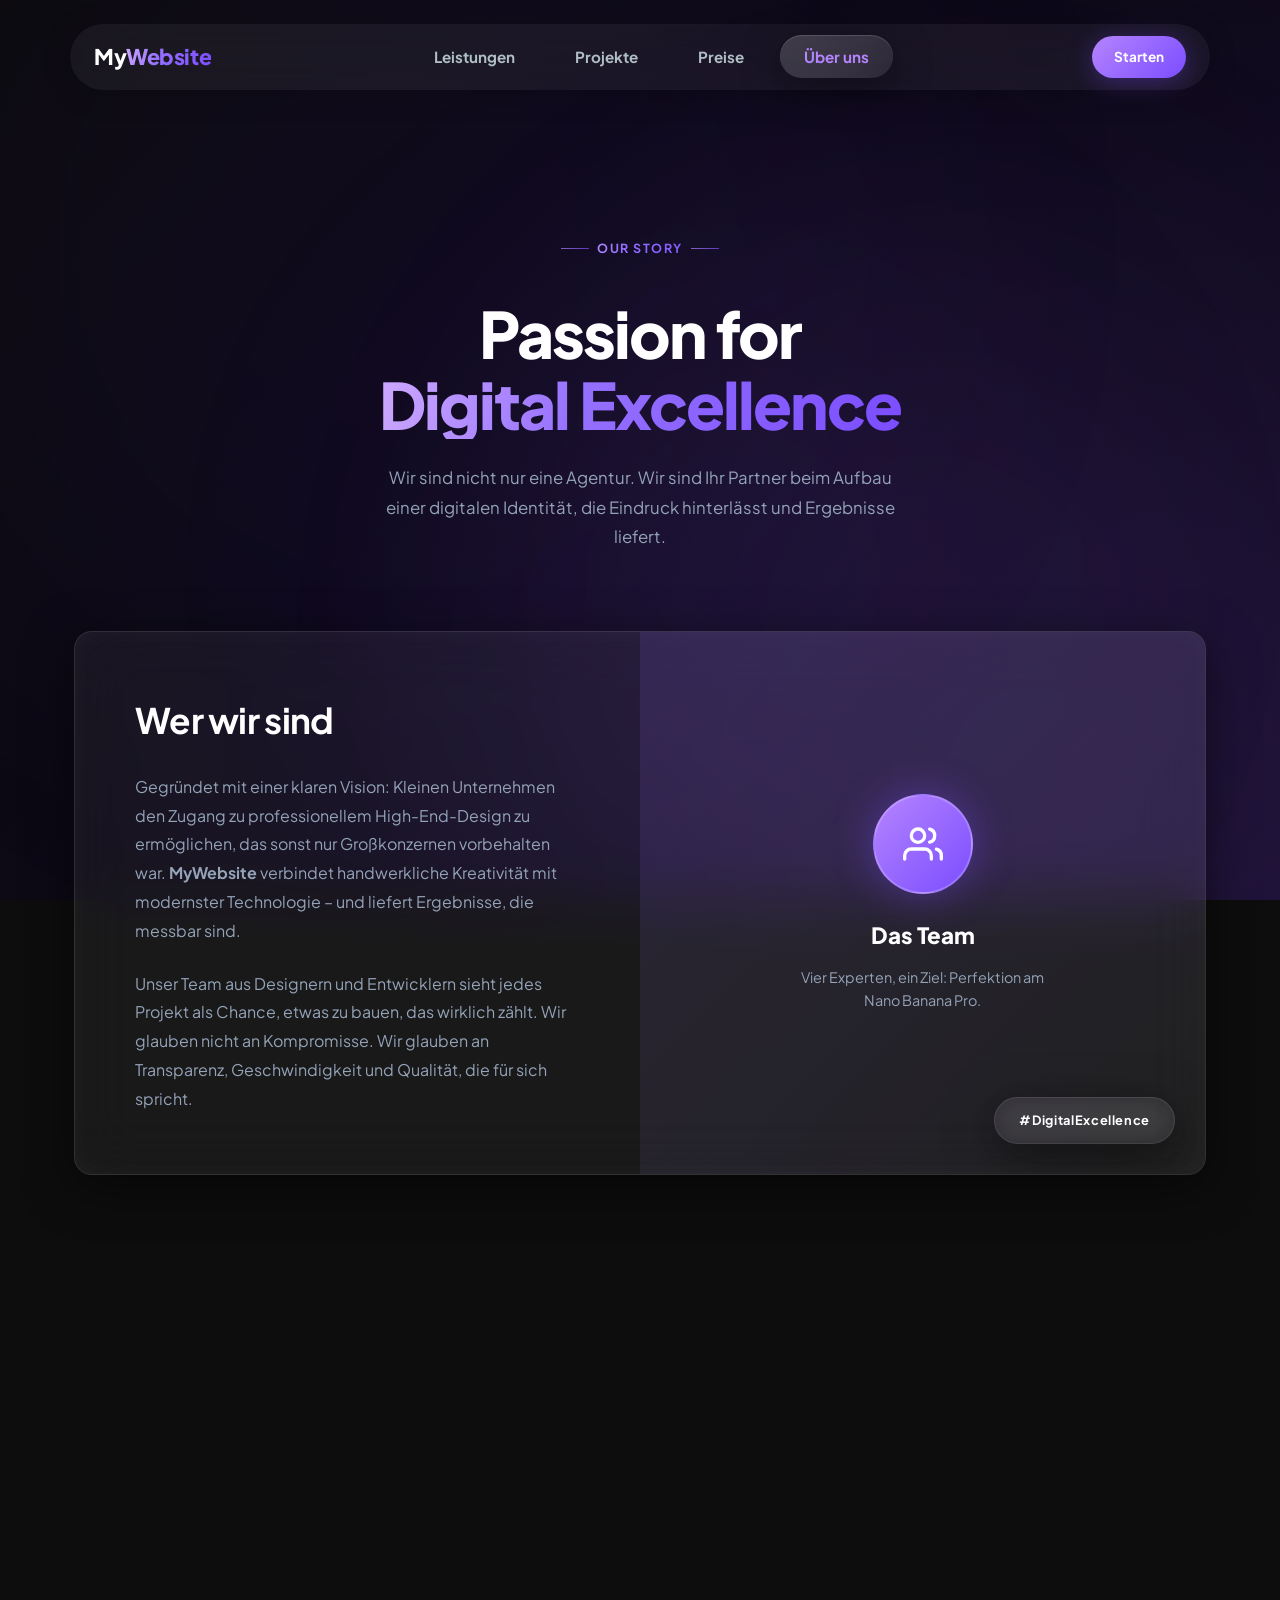
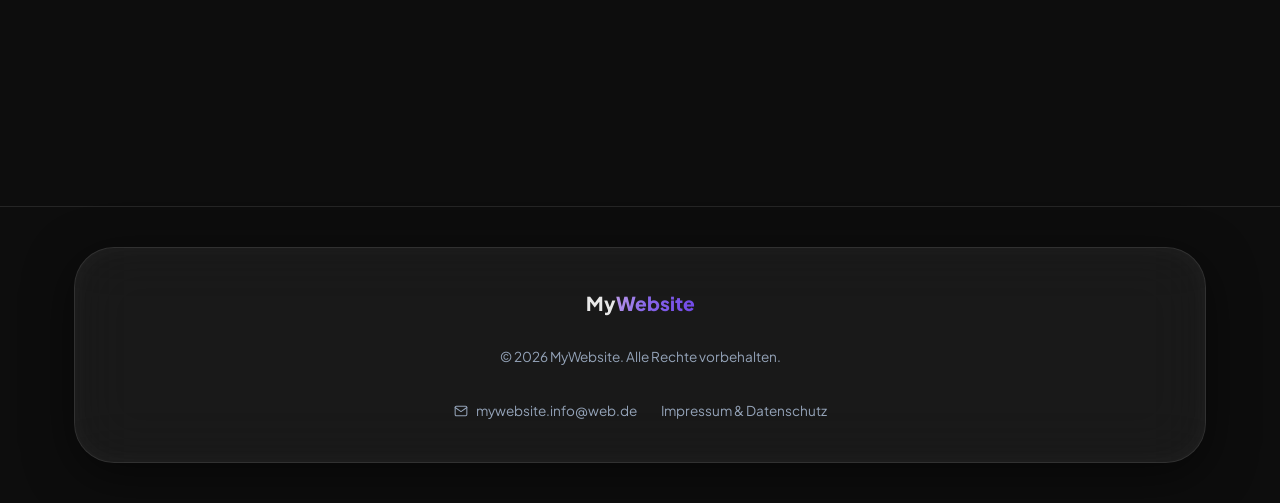
==== commit 2a4bcfc8: "Update site email address" ====
--- a/about.html
+++ b/about.html
@@ -127,12 +127,12 @@
         <div class="footer-logo" style="margin-bottom: 8px; opacity: 0.9;">My<span>Website</span></div>
         <p class="footer-center" style="margin-bottom: 12px;">&copy; 2026 MyWebsite. Alle Rechte vorbehalten.</p>
         <div style="display: flex; gap: 24px; align-items: center; flex-wrap: wrap; justify-content: center;">
-          <a class="footer-email" href="mailto:mywebsite.kontakt@gmail.com" aria-label="E-Mail senden">
+          <a class="footer-email" href="mailto:mywebsite.info@web.de" aria-label="E-Mail senden">
             <svg width="14" height="14" viewBox="0 0 24 24" fill="none" stroke="currentColor" stroke-width="1.8" stroke-linecap="round" stroke-linejoin="round" aria-hidden="true">
               <path d="M4 4h16c1.1 0 2 .9 2 2v12c0 1.1-.9 2-2 2H4c-1.1 0-2-.9-2-2V6c0-1.1.9-2 2-2z"/>
               <polyline points="22,6 12,13 2,6"/>
             </svg>
-            mywebsite.kontakt@gmail.com
+            mywebsite.info@web.de
           </a>
           <a href="impressum.html" class="footer-legal-link">Impressum & Datenschutz</a>
         </div>
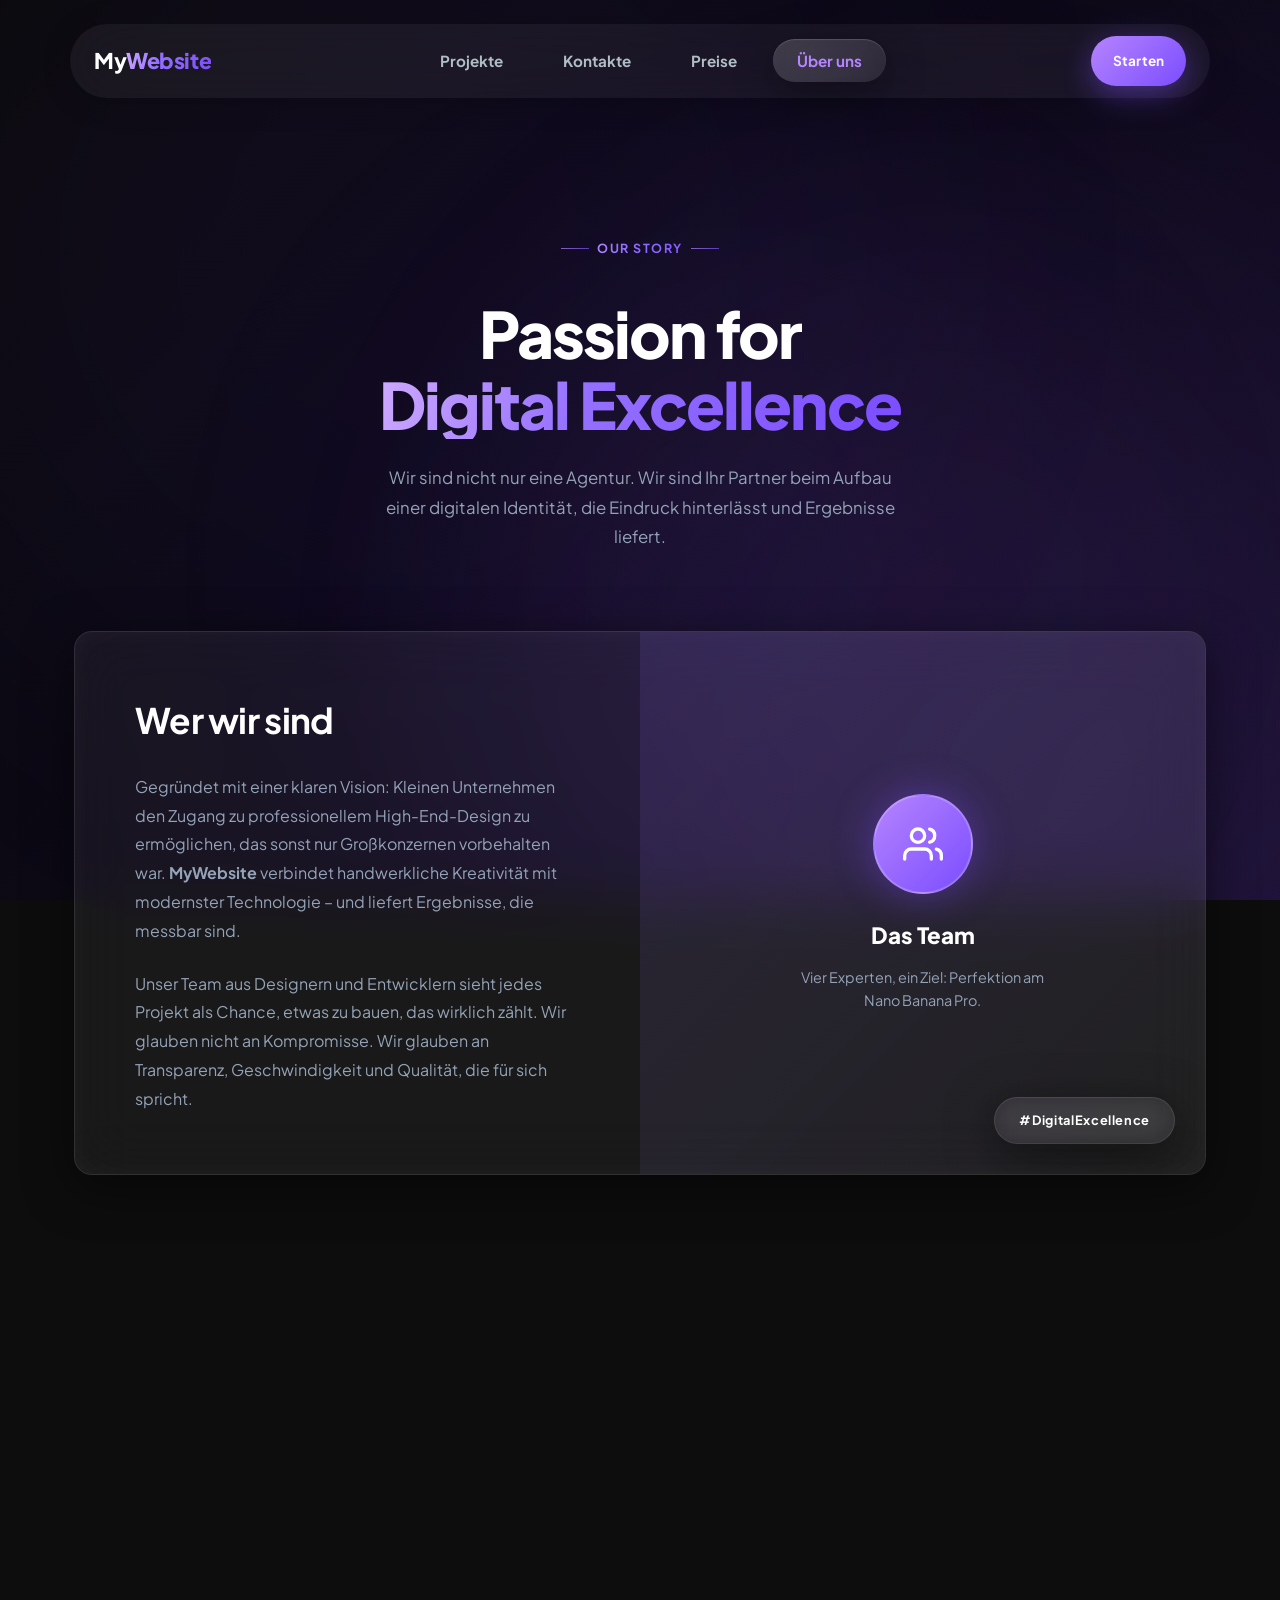
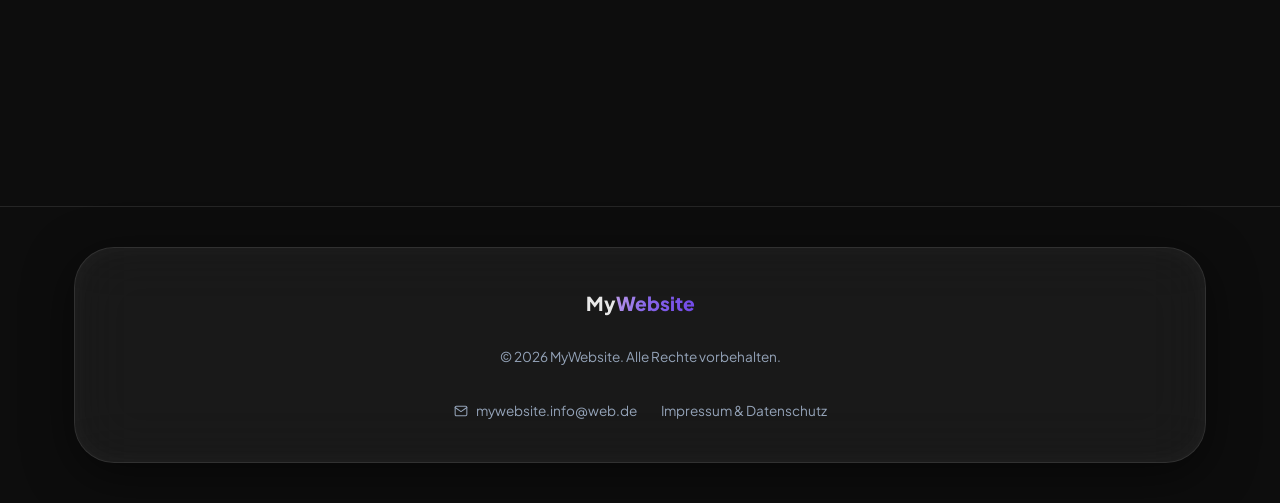
==== commit 9e0304be: "x1" ====
--- a/about.html
+++ b/about.html
@@ -34,9 +34,9 @@
 
       <ul class="nav-links" role="list">
         <div class="nav-indicator" id="navIndicator"></div>
-        <li><a href="index.html#features">Leistungen</a></li>
         <li><a href="index.html#examples">Projekte</a></li>
-        <li><a href="index.html#contact">Preise</a></li>
+        <li><a href="index.html#contact">Kontakte</a></li>
+        <li><a href="preise.html">Preise</a></li>
         <li><a href="about.html" style="color:var(--primary-light)">Über uns</a></li>
       </ul>
 
--- a/css/style.css
+++ b/css/style.css
@@ -292,13 +292,15 @@
   align-items: center;
   gap: 8px;
   padding: 14px 30px;
+  min-height: 50px;
   border-radius: 50px;
   font-family: inherit;
   font-size: 0.95rem;
   font-weight: 700;
+  letter-spacing: 0.01em;
   cursor: pointer;
   border: 1px solid var(--glass-border);
-  transition: all var(--transition);
+  transition: transform var(--transition), box-shadow var(--transition), border-color var(--transition), background var(--transition), color var(--transition);
   white-space: nowrap;
   position: relative;
   overflow: hidden;
@@ -306,16 +308,50 @@
   -webkit-backdrop-filter: blur(12px);
 }
 
+.btn:focus-visible {
+  outline: none;
+  box-shadow: 0 0 0 3px rgba(13, 13, 13, 0.85), 0 0 0 6px rgba(181,132,255,0.45);
+}
+
+.btn:active {
+  transform: translateY(1px) scale(0.99);
+}
+
 .btn-primary {
   background: var(--grad-primary);
   color: #fff;
   border: none;
-  box-shadow: 0 4px 24px rgba(124,77,255,0.35);
+  box-shadow: 0 8px 30px rgba(124,77,255,0.45);
+}
+
+.btn-primary::after {
+  content: '';
+  position: absolute;
+  top: -130%;
+  left: -35%;
+  width: 28%;
+  height: 360%;
+  background: linear-gradient(180deg, rgba(255,255,255,0), rgba(255,255,255,0.55), rgba(255,255,255,0));
+  transform: rotate(24deg);
+  transition: left 0.55s ease;
+  pointer-events: none;
 }
 
 .btn-primary:hover {
   transform: translateY(-2px) scale(1.03);
-  box-shadow: 0 10px 38px rgba(124,77,255,0.55), 0 0 0 5px rgba(192,132,255,0.12);
+  box-shadow: 0 14px 44px rgba(124,77,255,0.62), 0 0 0 5px rgba(192,132,255,0.14);
+}
+
+.btn-primary:hover::after {
+  left: 110%;
+}
+
+.btn-primary:disabled {
+  cursor: not-allowed;
+  filter: grayscale(0.12);
+  opacity: 0.75;
+  transform: none;
+  box-shadow: 0 6px 18px rgba(124,77,255,0.28);
 }
 
 .btn-secondary {
@@ -329,6 +365,20 @@
   border-color: var(--primary-light);
   transform: translateY(-2px);
   box-shadow: 0 10px 30px rgba(0,0,0,0.4), var(--glass-glow);
+}
+
+.cta-main {
+  animation: cta-pulse 2.4s ease-in-out infinite;
+}
+
+.cta-main:hover,
+.cta-main:focus-visible {
+  animation-play-state: paused;
+}
+
+@keyframes cta-pulse {
+  0%, 100% { box-shadow: 0 8px 30px rgba(124,77,255,0.42); }
+  50% { box-shadow: 0 12px 40px rgba(124,77,255,0.62), 0 0 0 6px rgba(192,132,255,0.12); }
 }
 
 /* ============================================================
@@ -591,6 +641,13 @@
   display: flex;
   gap: 14px;
   flex-wrap: wrap;
+}
+
+.hero-cta-note {
+  margin-top: 14px;
+  color: var(--secondary);
+  font-size: 0.87rem;
+  font-weight: 600;
 }
 
 /* Floating UI Mockup */
@@ -1725,3 +1782,269 @@
     padding: 24px !important;
   }
 }
+
+/* ============================================================
+   PRICING PAGE (Preise + Konfigurator)
+   ============================================================ */
+.pricing-main {
+  padding-top: 120px;
+}
+
+.pricing-heading {
+  max-width: 900px;
+}
+
+.pricing-packages {
+  display: grid;
+  grid-template-columns: repeat(3, 1fr);
+  gap: 22px;
+  margin-top: 32px;
+}
+
+.pricing-card {
+  padding: 26px 22px;
+  position: relative;
+}
+
+.pricing-badge {
+  position: absolute;
+  top: -12px;
+  left: 50%;
+  transform: translateX(-50%);
+  background: rgba(192, 132, 255, 0.16);
+  border: 1px solid rgba(192, 132, 255, 0.65);
+  color: #fff;
+  padding: 8px 14px;
+  border-radius: 999px;
+  font-size: 0.78rem;
+  font-weight: 900;
+  letter-spacing: 0.04em;
+}
+
+.pricing-plan {
+  font-weight: 900;
+  letter-spacing: 0.14em;
+  font-size: 0.78rem;
+  color: var(--secondary);
+}
+
+.pricing-value {
+  font-size: 2.7rem;
+  font-weight: 1000;
+  margin: 10px 0 6px;
+}
+
+.pricing-desc {
+  color: var(--secondary);
+  font-weight: 700;
+  margin-bottom: 16px;
+}
+
+.pricing-list {
+  list-style: none;
+  padding: 0;
+  margin: 0;
+  display: flex;
+  flex-direction: column;
+  gap: 10px;
+}
+
+.pricing-list li {
+  color: #fff;
+  opacity: 0.92;
+  font-weight: 600;
+}
+
+.pricing-card-actions {
+  display: flex;
+  flex-direction: column;
+  gap: 12px;
+  margin-top: 18px;
+}
+
+.pricing-config {
+  padding: 24px 22px;
+  margin-top: 26px;
+  background: rgba(0, 0, 0, 0.38);
+}
+
+.pricing-config-top {
+  display: flex;
+  align-items: flex-start;
+  justify-content: space-between;
+  gap: 18px;
+}
+
+.pricing-config-kicker {
+  color: var(--primary-light);
+  font-size: 0.78rem;
+  font-weight: 900;
+  letter-spacing: 0.16em;
+  text-transform: uppercase;
+}
+
+.pricing-config-title {
+  font-size: 1.85rem;
+  font-weight: 1000;
+  margin: 10px 0 8px;
+}
+
+.pricing-config-subtitle {
+  color: var(--secondary);
+  font-weight: 700;
+  margin: 0;
+}
+
+.pricing-total-wrap {
+  text-align: right;
+  min-width: 230px;
+}
+
+.pricing-total-label {
+  font-size: 0.78rem;
+  letter-spacing: 0.12em;
+  text-transform: uppercase;
+  color: var(--secondary);
+  font-weight: 900;
+}
+
+.pricing-total {
+  font-size: 2.65rem;
+  font-weight: 1000;
+  margin-top: 10px;
+}
+
+.pricing-saving {
+  margin-top: 6px;
+  color: #34d399;
+  font-weight: 800;
+}
+
+.pricing-divider {
+  height: 1px;
+  background: rgba(255, 255, 255, 0.08);
+  margin: 18px 0;
+}
+
+.pricing-option-section {
+  margin-top: 14px;
+}
+
+.pricing-group-title {
+  font-size: 0.78rem;
+  letter-spacing: 0.12em;
+  text-transform: uppercase;
+  color: var(--secondary);
+  font-weight: 900;
+  margin-bottom: 12px;
+}
+
+.pricing-option-grid {
+  display: grid;
+  gap: 12px;
+}
+
+.pricing-option-grid.cols-3 {
+  grid-template-columns: repeat(3, 1fr);
+}
+
+.pricing-option-grid.cols-4 {
+  grid-template-columns: repeat(4, 1fr);
+}
+
+.pricing-option-grid.cols-2 {
+  grid-template-columns: repeat(2, 1fr);
+}
+
+.pricing-option {
+  position: relative;
+  border: 1px solid rgba(255, 255, 255, 0.14);
+  background: rgba(255, 255, 255, 0.03);
+  border-radius: 14px;
+  padding: 14px 12px;
+  cursor: pointer;
+  min-height: 74px;
+  transition: transform var(--transition), border-color var(--transition), box-shadow var(--transition),
+    background var(--transition);
+}
+
+.pricing-option input {
+  position: absolute;
+  opacity: 0;
+  pointer-events: none;
+}
+
+.pricing-option-body {
+  display: flex;
+  flex-direction: column;
+  gap: 8px;
+}
+
+.pricing-option-main {
+  color: #fff;
+  font-weight: 900;
+  line-height: 1.15;
+}
+
+.pricing-option-price {
+  color: var(--primary-light);
+  font-weight: 1000;
+}
+
+.pricing-option input:checked + .pricing-option-body {
+  border-color: rgba(192, 132, 255, 0.92);
+  box-shadow: 0 0 0 1px rgba(192, 132, 255, 0.35), 0 18px 50px rgba(124, 77, 255, 0.18);
+  background: rgba(192, 132, 255, 0.10);
+  transform: translateY(-2px);
+}
+
+.pricing-config-actions {
+  display: flex;
+  flex-direction: column;
+  align-items: center;
+  gap: 12px;
+  margin-top: 18px;
+}
+
+.pricing-final-btn {
+  width: min(420px, 100%);
+  justify-content: center;
+  text-align: center;
+}
+
+.pricing-config .pricing-note {
+  margin: 0;
+  color: var(--secondary);
+  font-weight: 650;
+  text-align: center;
+}
+
+@media (max-width: 1024px) {
+  .pricing-packages {
+    grid-template-columns: 1fr;
+  }
+
+  .pricing-total-wrap {
+    min-width: 180px;
+  }
+
+  .pricing-option-grid.cols-4 {
+    grid-template-columns: repeat(2, 1fr);
+  }
+}
+
+@media (max-width: 520px) {
+  .pricing-config-top {
+    flex-direction: column;
+    align-items: flex-start;
+  }
+
+  .pricing-total-wrap {
+    text-align: left;
+    min-width: unset;
+  }
+
+  .pricing-option-grid.cols-3 {
+    grid-template-columns: 1fr;
+  }
+}
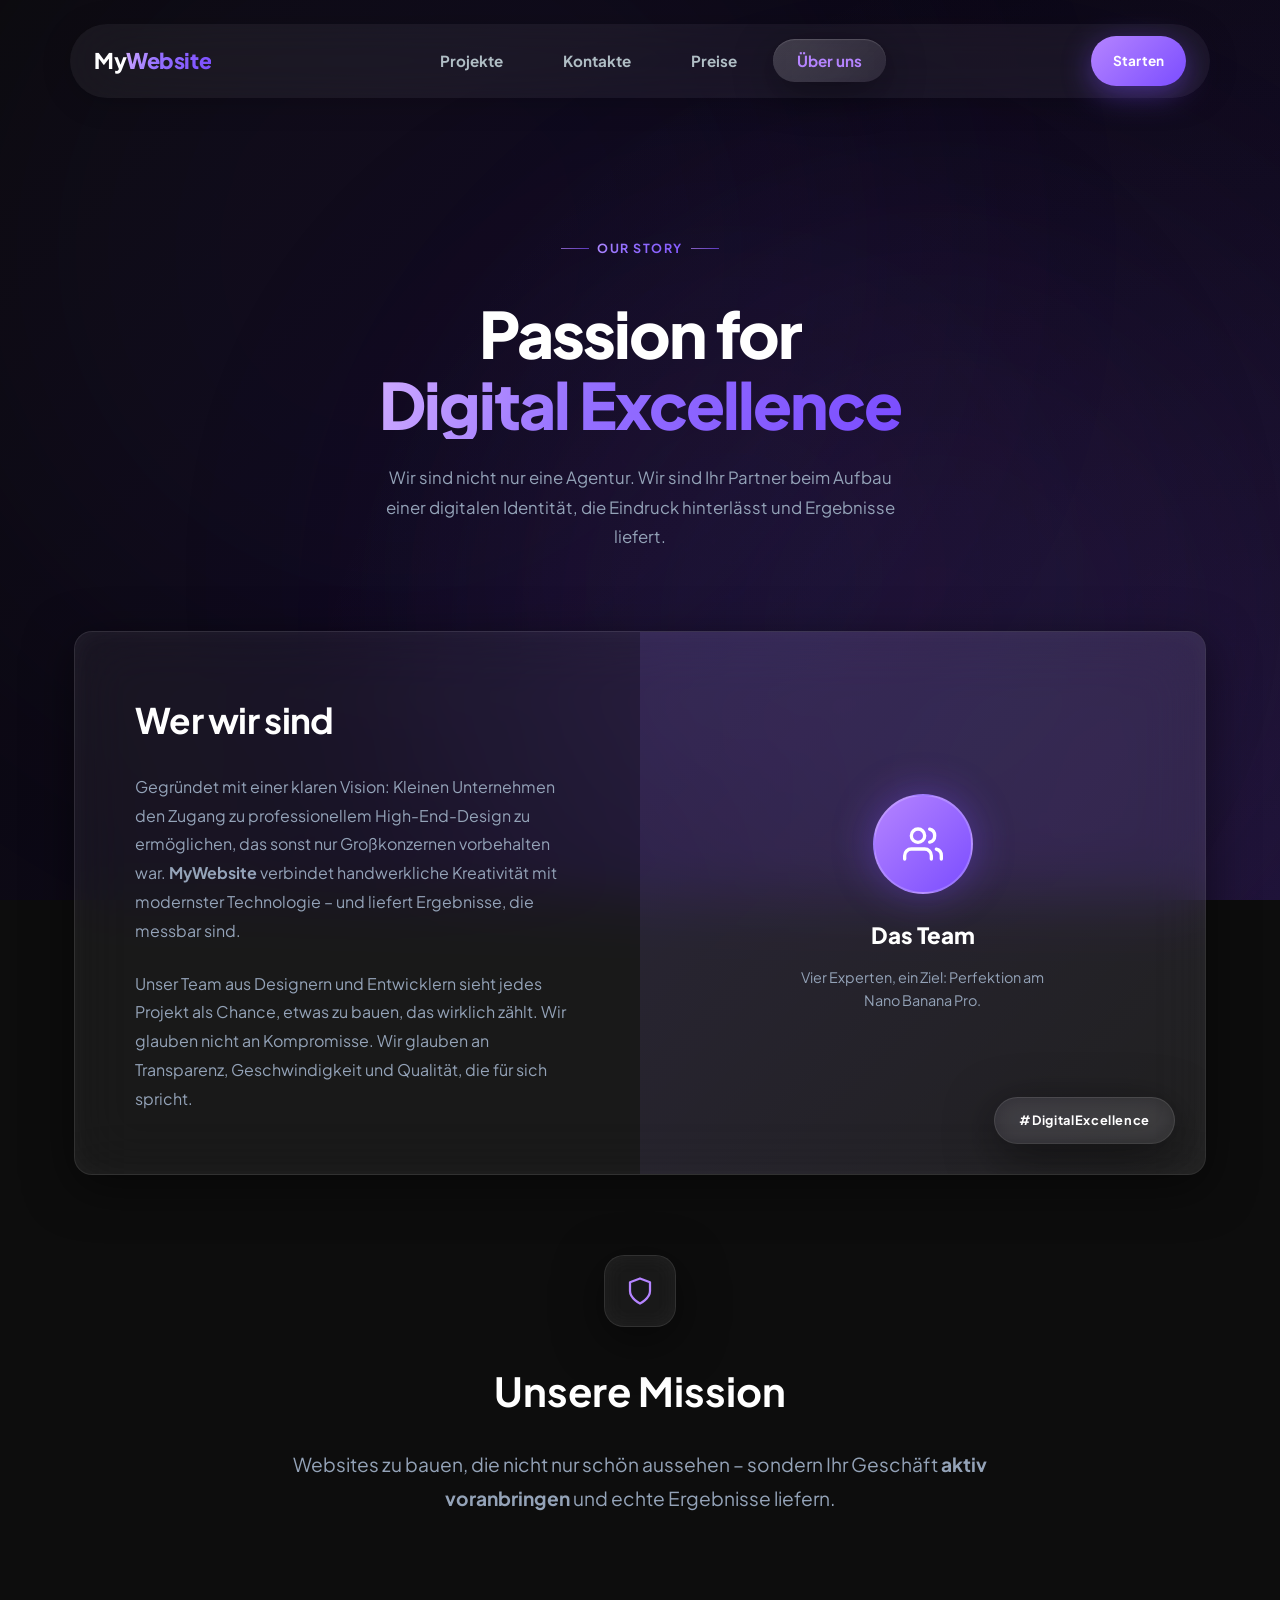
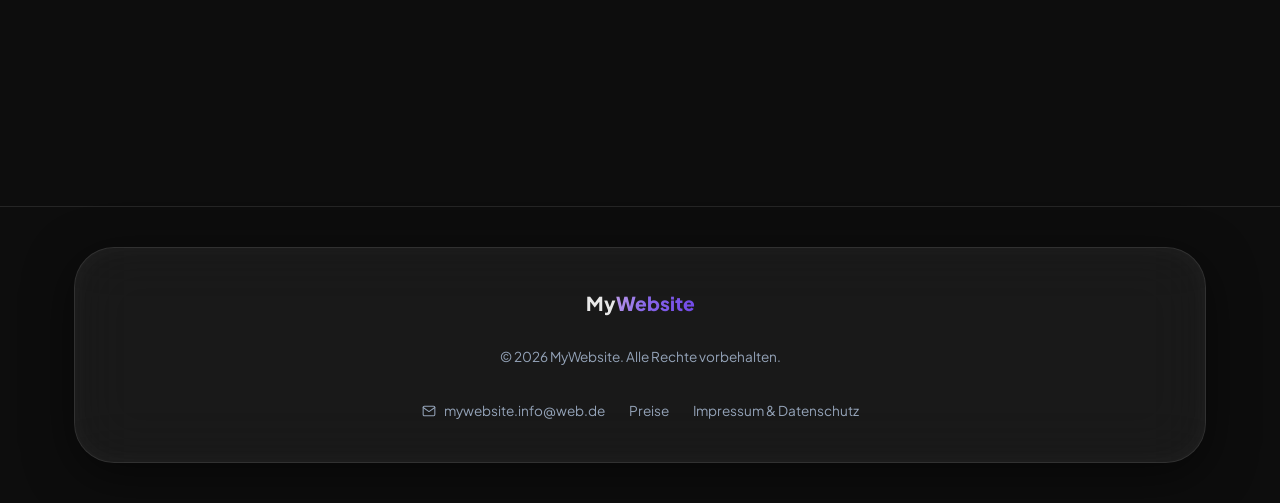
==== commit b2a7a2c2: "s1" ====
--- a/about.html
+++ b/about.html
@@ -134,6 +134,7 @@
             </svg>
             mywebsite.info@web.de
           </a>
+          <a href="preise.html" class="footer-legal-link">Preise</a>
           <a href="impressum.html" class="footer-legal-link">Impressum & Datenschutz</a>
         </div>
       </div>
--- a/css/style.css
+++ b/css/style.css
@@ -1802,8 +1802,11 @@
 }
 
 .pricing-card {
-  padding: 26px 22px;
+  padding: 36px 28px;
   position: relative;
+  display: flex;
+  flex-direction: column;
+  height: 100%;
 }
 
 .pricing-badge {
@@ -1846,20 +1849,25 @@
   margin: 0;
   display: flex;
   flex-direction: column;
-  gap: 10px;
+  gap: 12px;
+  flex: 1;
 }
 
 .pricing-list li {
   color: #fff;
   opacity: 0.92;
   font-weight: 600;
+  display: flex;
+  align-items: flex-start;
+  gap: 12px;
 }
 
 .pricing-card-actions {
   display: flex;
   flex-direction: column;
   gap: 12px;
-  margin-top: 18px;
+  margin-top: auto;
+  padding-top: 28px;
 }
 
 .pricing-config {
@@ -2048,3 +2056,4 @@
     grid-template-columns: 1fr;
   }
 }
+
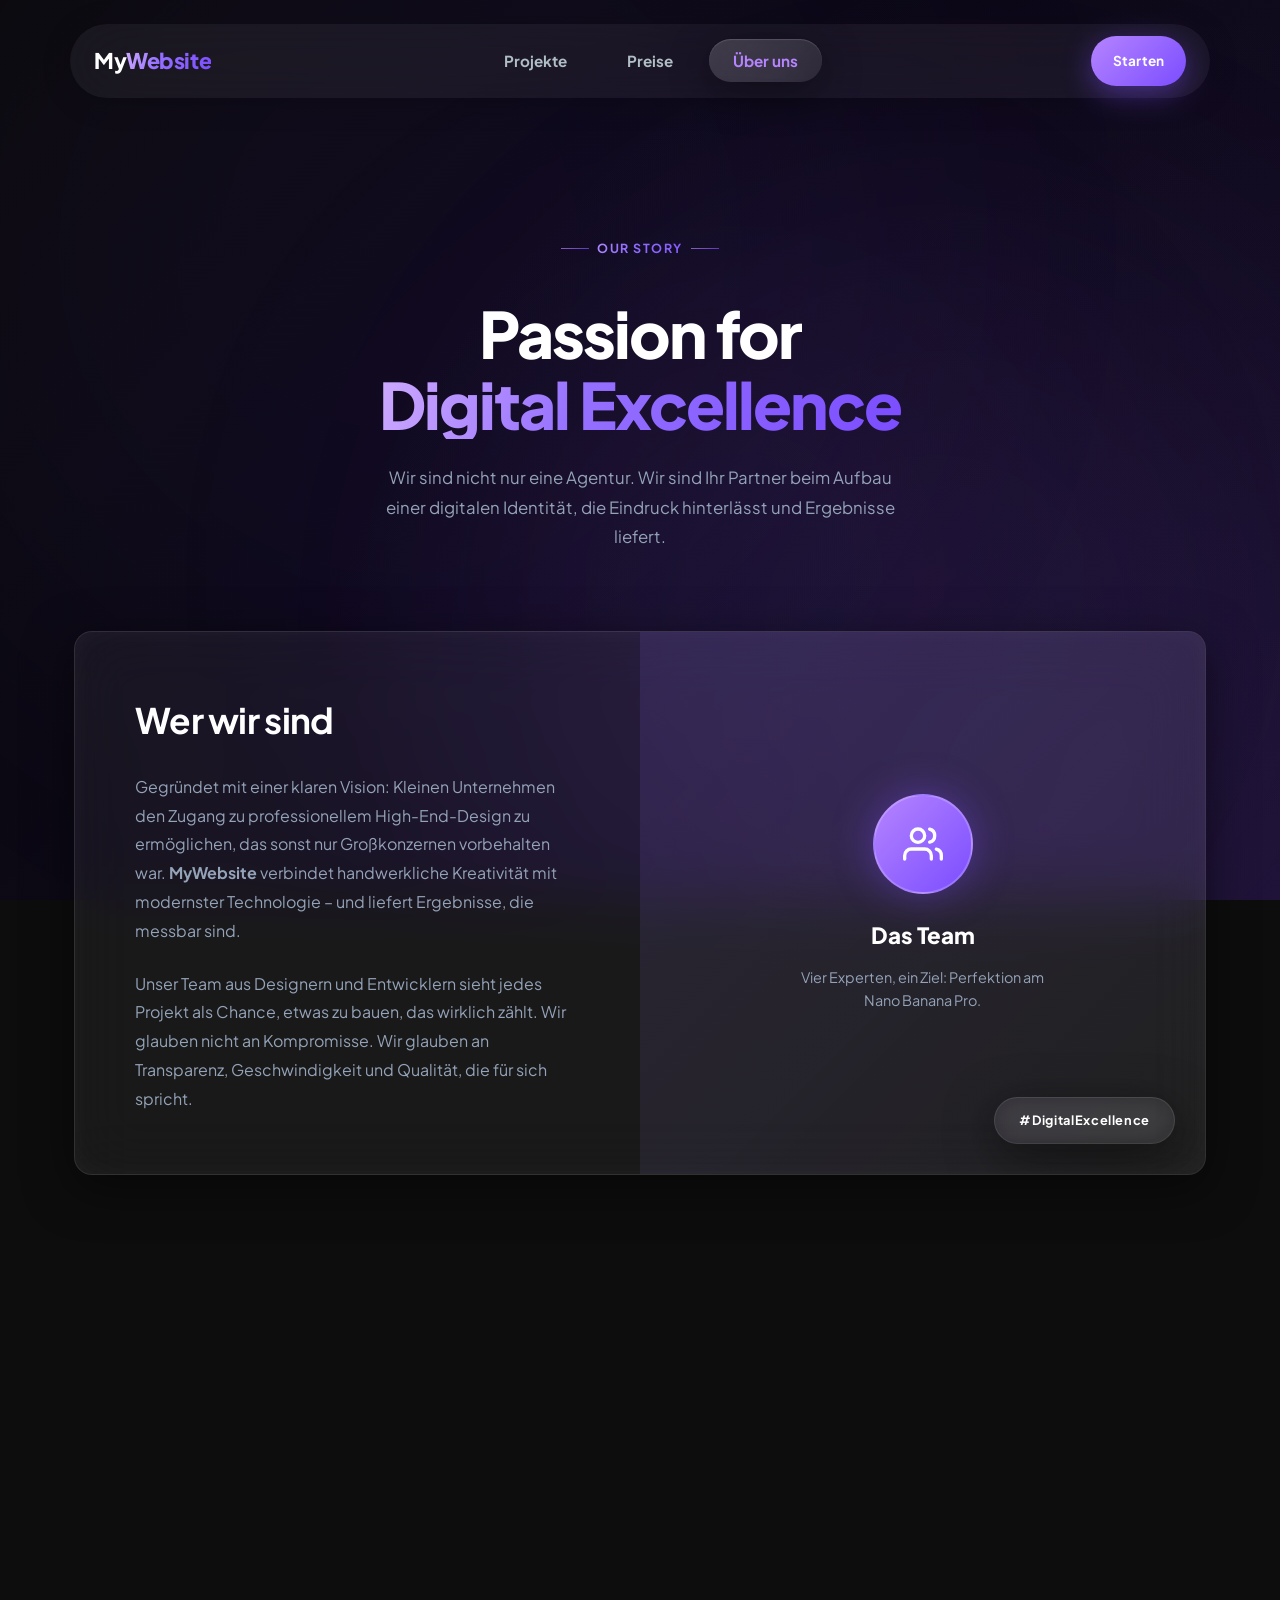
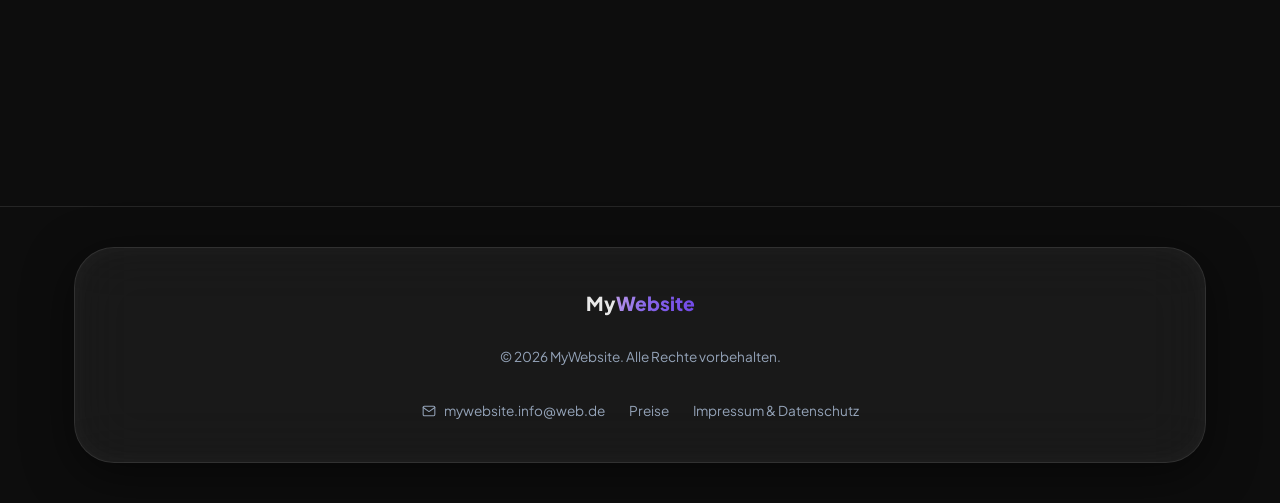
==== commit da08f6a9: "vl1" ====
--- a/about.html
+++ b/about.html
@@ -35,13 +35,12 @@
       <ul class="nav-links" role="list">
         <div class="nav-indicator" id="navIndicator"></div>
         <li><a href="index.html#examples">Projekte</a></li>
-        <li><a href="index.html#contact">Kontakte</a></li>
-        <li><a href="preise.html">Preise</a></li>
+        <li><a href="index.html#pricing">Preise</a></li>
         <li><a href="about.html" style="color:var(--primary-light)">Über uns</a></li>
       </ul>
 
       <div class="nav-actions">
-        <a class="btn btn-primary" href="index.html#contact">Starten</a>
+        <a class="btn btn-primary" href="index.html#pricing">Starten</a>
         <button class="nav-hamburger" id="hamburger" aria-label="Menü öffnen">
           <span></span><span></span><span></span>
         </button>
@@ -134,7 +133,7 @@
             </svg>
             mywebsite.info@web.de
           </a>
-          <a href="preise.html" class="footer-legal-link">Preise</a>
+          <a href="index.html#pricing" class="footer-legal-link">Preise</a>
           <a href="impressum.html" class="footer-legal-link">Impressum & Datenschutz</a>
         </div>
       </div>
--- a/css/style.css
+++ b/css/style.css
@@ -1799,6 +1799,7 @@
   grid-template-columns: repeat(3, 1fr);
   gap: 22px;
   margin-top: 32px;
+  align-items: stretch; /* Cards have same height */
 }
 
 .pricing-card {
@@ -1870,6 +1871,43 @@
   padding-top: 28px;
 }
 
+/* Animations for ALL pricing buttons */
+.pricing-card .btn {
+  position: relative;
+  overflow: hidden;
+}
+
+.pricing-card .btn::after {
+  content: '';
+  position: absolute;
+  top: -130%;
+  left: -35%;
+  width: 28%;
+  height: 360%;
+  background: linear-gradient(180deg, rgba(255,255,255,0), rgba(255,255,255,0.4), rgba(255,255,255,0));
+  transform: rotate(24deg);
+  transition: left 0.55s ease;
+  pointer-events: none;
+}
+
+.pricing-card .btn:hover::after {
+  left: 110%;
+}
+
+.pricing-card .btn:hover {
+  transform: translateY(-3px) scale(1.02);
+  box-shadow: 0 12px 30px rgba(124,77,255,0.15);
+}
+
+/* Specific pulse for any pricing button */
+.pricing-card .btn {
+  animation: cta-pulse 2.4s ease-in-out infinite;
+}
+
+.pricing-card .btn:hover {
+  animation-play-state: paused;
+}
+
 .pricing-config {
   padding: 24px 22px;
   margin-top: 26px;
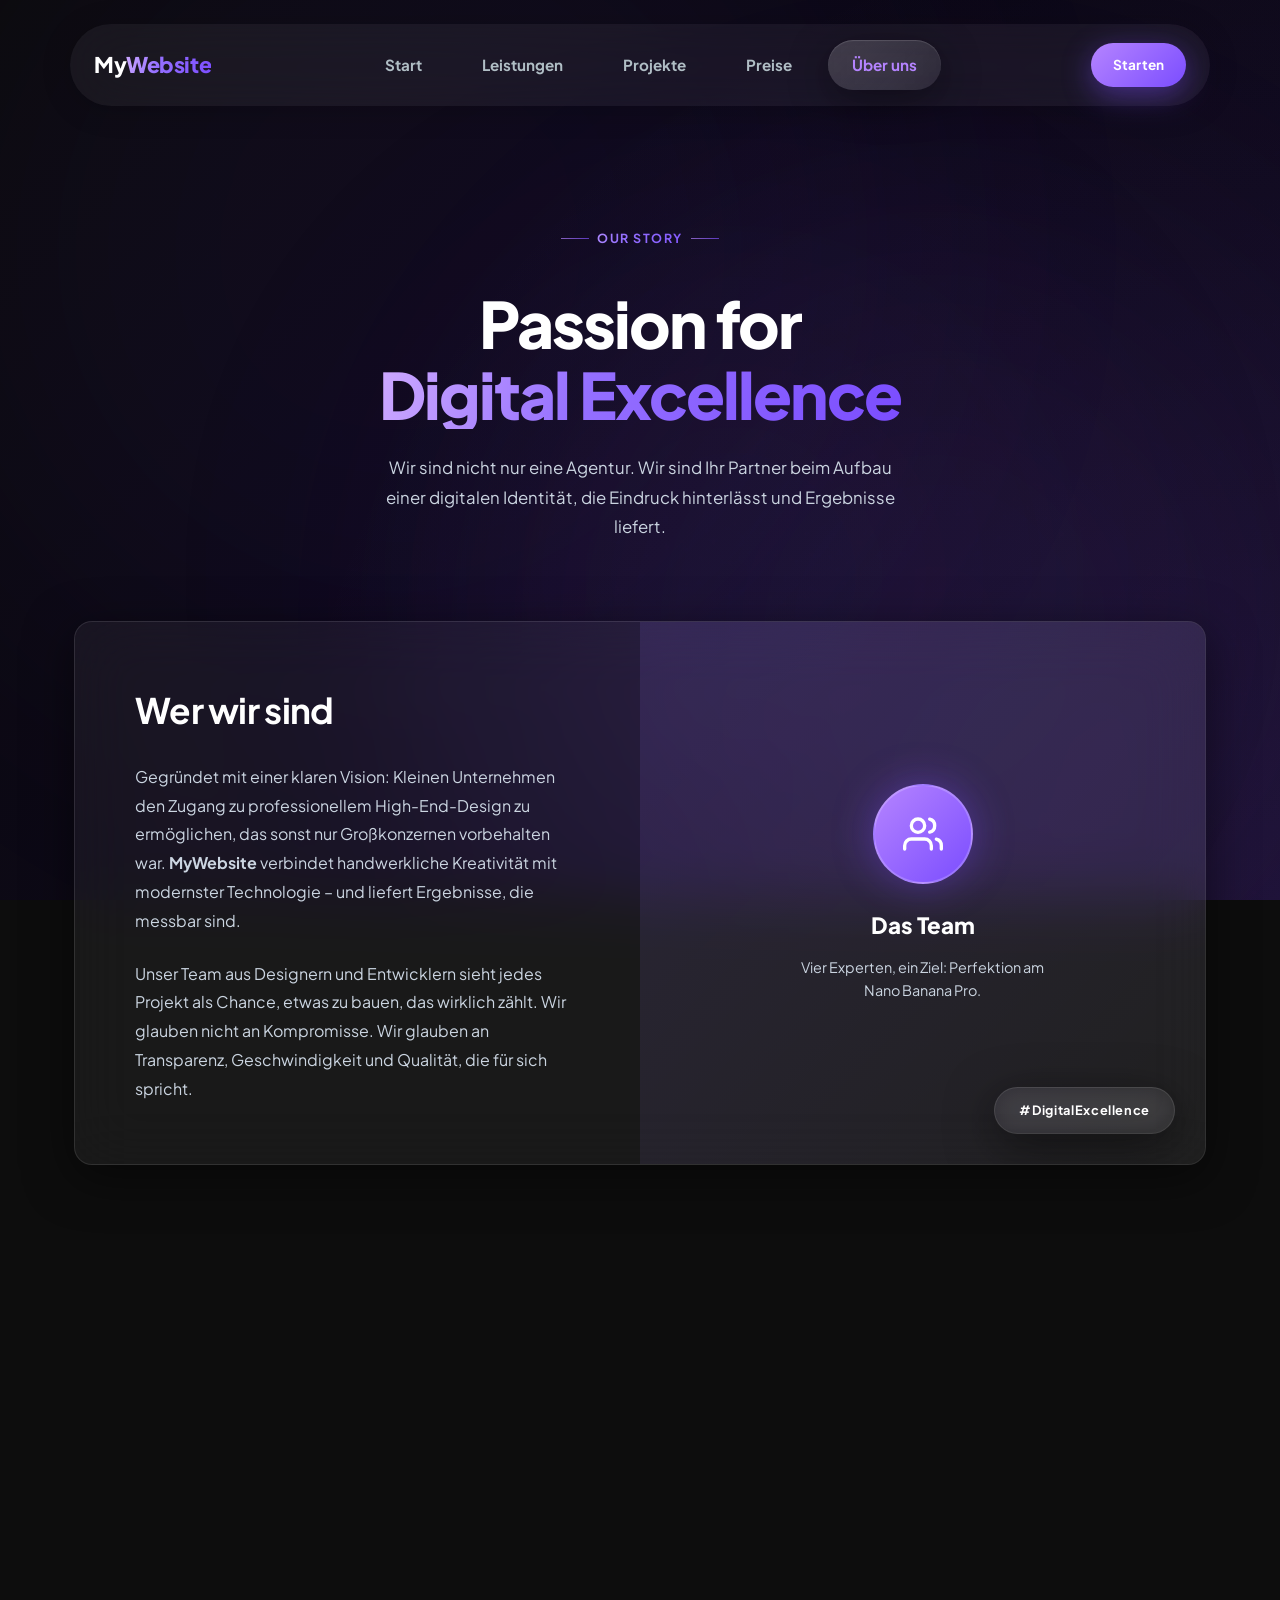
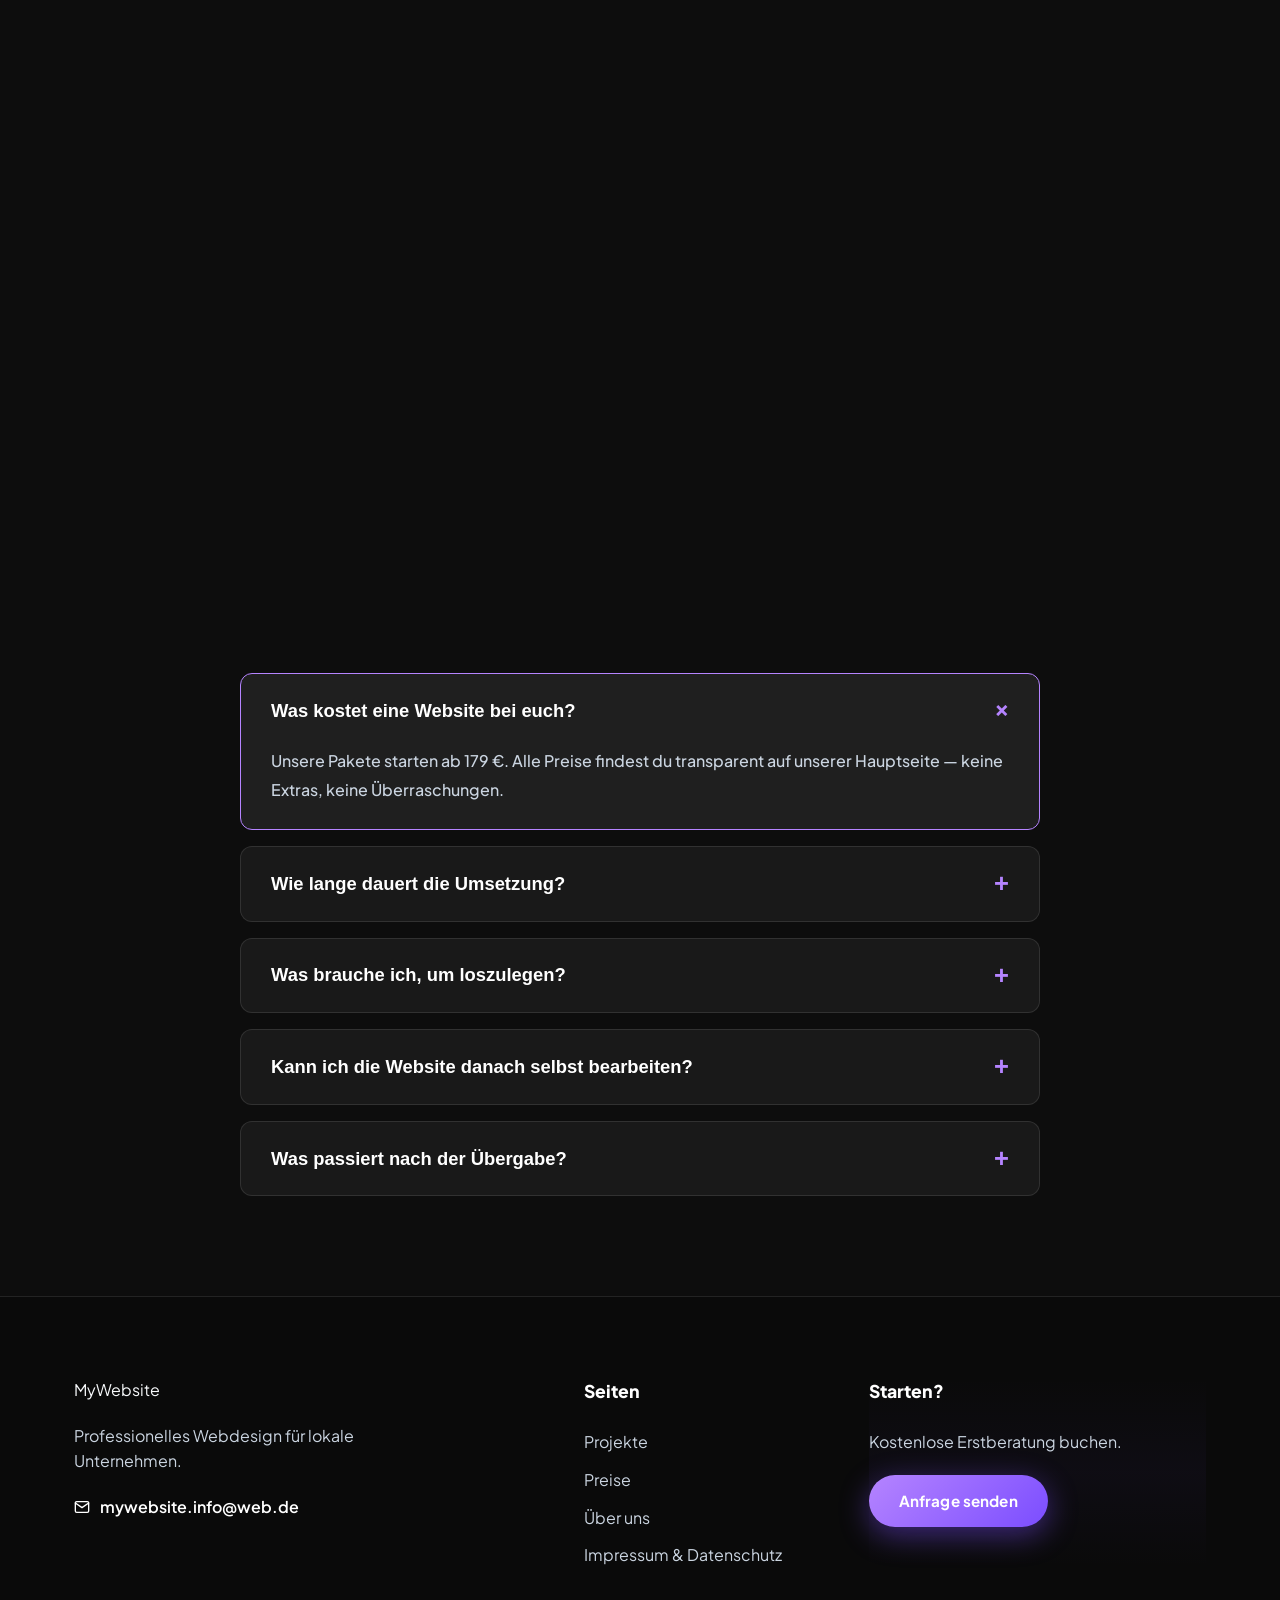
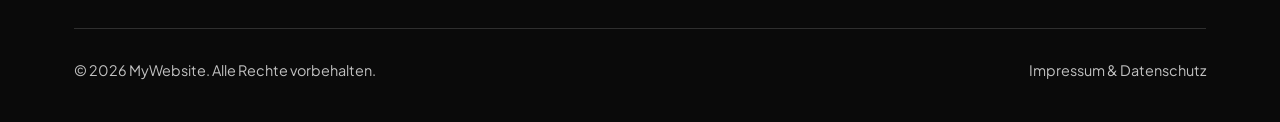
==== commit 7429a131: "sx1" ====
--- a/about.html
+++ b/about.html
@@ -12,8 +12,14 @@
 
   <!-- Stylesheet (Same as main site) -->
   <link rel="stylesheet" href="css/style.css?v=2.0" />
+  <style>
+    .section { padding: 100px 0 !important; }
+    .about-visual-box { min-height: 480px !important; }
+  </style>
 </head>
-<body class="subpage about-page">
+
+<body class="subpage about-page" id="top">
+
 
   <!-- ── Ambient Background (Liquid Aurora) ────────────────── -->
   <div class="ambient-layer" aria-hidden="true">
@@ -28,16 +34,22 @@
        ══════════════════════════════════════════════════════════ -->
   <nav class="navbar" id="navbar">
     <div class="container">
-      <a class="nav-logo" href="index.html">
+      <a class="nav-logo" href="index.html#top" aria-label="MyWebsite – Startseite">
         My<span>Website</span>
       </a>
 
+
       <ul class="nav-links" role="list">
         <div class="nav-indicator" id="navIndicator"></div>
+        <li><a href="index.html#top">Start</a></li>
+        <li><a href="index.html#leistungen">Leistungen</a></li>
         <li><a href="index.html#examples">Projekte</a></li>
+
         <li><a href="index.html#pricing">Preise</a></li>
-        <li><a href="about.html" style="color:var(--primary-light)">Über uns</a></li>
+        <li><a href="about.html" class="active">Über uns</a></li>
+
       </ul>
+
 
       <div class="nav-actions">
         <a class="btn btn-primary" href="index.html#pricing">Starten</a>
@@ -47,6 +59,19 @@
       </div>
     </div>
   </nav>
+
+  <!-- Mobile menu -->
+  <div class="mobile-menu" id="mobileMenu" role="dialog" aria-modal="true" aria-label="Navigation">
+    <a href="index.html#top">Start</a>
+    <a href="index.html#leistungen">Leistungen</a>
+    <a href="index.html#examples">Projekte</a>
+
+    <a href="index.html#pricing">Preise</a>
+    <a href="about.html" class="active">Über uns</a>
+
+    <a class="btn btn-primary" href="index.html#pricing" style="margin-top:24px;">Starten</a>
+  </div>
+
 
   <!-- ══════════════════════════════════════════════════════════
        ABOUT HERO
@@ -101,44 +126,156 @@
         </div>
       </div>
 
-      <!-- Mission Section -->
-      <div style="text-align: center; margin-bottom: 120px;" class="reveal reveal-delay-3">
-        <div style="width: 72px; height: 72px; background: var(--glass-bg); border-radius: 20px; border: 1px solid var(--glass-border); backdrop-filter: blur(10px); -webkit-backdrop-filter: blur(10px); display: flex; align-items: center; justify-content: center; margin: 0 auto 32px; color: var(--primary-light); box-shadow: var(--shadow), var(--glass-glow);">
-            <svg width="30" height="30" viewBox="0 0 24 24" fill="none" stroke="currentColor" stroke-width="1.8" stroke-linecap="round" stroke-linejoin="round">
-              <path d="M12 22s8-4 8-10V5l-8-3-8 3v7c0 6 8 10 8 10z"/>
-            </svg>
-        </div>
-        <h2 style="font-size: 2.5rem; color: #fff; margin-bottom: 24px;">Unsere <span class="purple">Mission</span></h2>
-        <p style="font-size: 1.2rem; color: var(--secondary); max-width: 700px; margin: 0 auto; line-height: 1.8;">
-          Websites zu bauen, die nicht nur schön aussehen – sondern Ihr Geschäft <strong>aktiv voranbringen</strong> und echte Ergebnisse liefern.
-        </p>
-      </div>
+
 
     </div>
   </section>
 
   <!-- ══════════════════════════════════════════════════════════
+       SECTION: WARUM WIR?
+       ══════════════════════════════════════════════════════════ -->
+  <section class="section">
+    <div class="container">
+      <div class="reveal" style="text-align: center; margin-bottom: 60px;">
+        <div class="section-label">Warum MyWebsite</div>
+        <h2 class="section-title">Nicht irgendeine <span>Agentur.</span></h2>
+      </div>
+
+      <div class="why-us-grid reveal">
+        <div class="glass-card why-card">
+          <div class="why-card-icon">
+            <svg width="24" height="24" viewBox="0 0 24 24" fill="none" stroke="currentColor" stroke-width="2" stroke-linecap="round" stroke-linejoin="round"><path d="M20 21v-2a4 4 0 0 0-4-4H8a4 4 0 0 0-4 4v2"/><circle cx="12" cy="7" r="4"/></svg>
+          </div>
+          <h3 class="why-card-title">Persönlich</h3>
+          <p class="why-card-text">Kein Ticket-System, kein anonymes Team — du sprichst direkt mit uns.</p>
+        </div>
+        <div class="glass-card why-card">
+          <div class="why-card-icon">
+            <svg width="24" height="24" viewBox="0 0 24 24" fill="none" stroke="currentColor" stroke-width="2" stroke-linecap="round" stroke-linejoin="round"><polygon points="13 2 3 14 12 14 11 22 21 10 12 10 13 2"/></svg>
+          </div>
+          <h3 class="why-card-title">Schnell</h3>
+          <p class="why-card-text">Von der Anfrage bis zur fertigen Website in 7 Tagen. Garantiert.</p>
+        </div>
+        <div class="glass-card why-card">
+          <div class="why-card-icon">
+            <svg width="24" height="24" viewBox="0 0 24 24" fill="none" stroke="currentColor" stroke-width="2" stroke-linecap="round" stroke-linejoin="round"><line x1="12" y1="1" x2="12" y2="23"/><path d="M17 5H9.5a3.5 3.5 0 0 0 0 7h5a3.5 3.5 0 0 1 0 7H6"/></svg>
+          </div>
+          <h3 class="why-card-title">Fair</h3>
+          <p class="why-card-text">Transparente Festpreise. Keine versteckten Kosten, keine bösen Überraschungen.</p>
+        </div>
+      </div>
+
+    </div>
+  </section>
+
+  <!-- ══════════════════════════════════════════════════════════
+       SECTION: FAQ
+       ══════════════════════════════════════════════════════════ -->
+  <section class="section">
+    <div class="container">
+      <div class="reveal" style="text-align: center; margin-bottom: 60px;">
+        <div class="section-label">Häufig gestellte Fragen</div>
+        <h2 class="section-title">Haben Sie <span>Fragen?</span></h2>
+      </div>
+
+      <div class="faq-grid reveal">
+        <div class="faq-item active">
+          <button class="faq-question">
+            <span>Was kostet eine Website bei euch?</span>
+            <span class="faq-plus">+</span>
+          </button>
+          <div class="faq-answer">
+            Unsere Pakete starten ab 179 €. Alle Preise findest du transparent auf unserer Hauptseite — keine Extras, keine Überraschungen.
+          </div>
+        </div>
+        <div class="faq-item">
+          <button class="faq-question">
+            <span>Wie lange dauert die Umsetzung?</span>
+            <span class="faq-plus">+</span>
+          </button>
+          <div class="faq-answer">
+            In der Regel 5–7 Werktage nach finalem Briefing. Bei komplexeren Projekten kommunizieren wir den Zeitplan vorab klar.
+          </div>
+        </div>
+        <div class="faq-item">
+          <button class="faq-question">
+            <span>Was brauche ich, um loszulegen?</span>
+            <span class="faq-plus">+</span>
+          </button>
+          <div class="faq-answer">
+            Nur deine Idee und ein paar Infos zu deinem Betrieb. Wir führen dich durch alles Weitere im kostenlosen Erstgespräch.
+          </div>
+        </div>
+        <div class="faq-item">
+          <button class="faq-question">
+            <span>Kann ich die Website danach selbst bearbeiten?</span>
+            <span class="faq-plus">+</span>
+          </button>
+          <div class="faq-answer">
+            Ja — wir bauen auf einfache Systeme, die du ohne Vorkenntnisse pflegen kannst. Alternativ übernehmen wir das für dich.
+          </div>
+        </div>
+        <div class="faq-item">
+          <button class="faq-question">
+            <span>Was passiert nach der Übergabe?</span>
+            <span class="faq-plus">+</span>
+          </button>
+          <div class="faq-answer">
+            Je nach Paket erhältst du 30 oder 90 Tage Support. Danach bieten wir flexible Wartungspakete an.
+          </div>
+        </div>
+      </div>
+    </div>
+  </section>
+
+  <!-- ══════════════════════════════════════════════════════════
        FOOTER
        ══════════════════════════════════════════════════════════ -->
-  <footer class="footer">
-    <div class="container">
-      <div class="footer-inner">
-        <div class="footer-logo" style="margin-bottom: 8px; opacity: 0.9;">My<span>Website</span></div>
-        <p class="footer-center" style="margin-bottom: 12px;">&copy; 2026 MyWebsite. Alle Rechte vorbehalten.</p>
-        <div style="display: flex; gap: 24px; align-items: center; flex-wrap: wrap; justify-content: center;">
-          <a class="footer-email" href="mailto:mywebsite.info@web.de" aria-label="E-Mail senden">
-            <svg width="14" height="14" viewBox="0 0 24 24" fill="none" stroke="currentColor" stroke-width="1.8" stroke-linecap="round" stroke-linejoin="round" aria-hidden="true">
-              <path d="M4 4h16c1.1 0 2 .9 2 2v12c0 1.1-.9 2-2 2H4c-1.1 0-2-.9-2-2V6c0-1.1.9-2 2-2z"/>
-              <polyline points="22,6 12,13 2,6"/>
+  <footer class="footer" id="footer" role="contentinfo">
+    <div class="container">
+      <div class="footer-grid">
+        <!-- Column 1: Brand -->
+        <div class="footer-col brand">
+          <a href="#" class="footer-logo">My<span>Website</span></a>
+          <p class="footer-claim">Professionelles Webdesign für lokale Unternehmen.</p>
+          <a href="mailto:mywebsite.info@web.de" class="footer-email-link">
+            <svg width="16" height="16" viewBox="0 0 24 24" fill="none" stroke="currentColor" stroke-width="2" stroke-linecap="round" stroke-linejoin="round">
+              <path d="M4 4h16c1.1 0 2 .9 2 2v12c0 1.1-.9 2-2 2H4c-1.1 0-2-.9-2-2V6c0-1.1.9-2 2-2z"/><polyline points="22,6 12,13 2,6"/>
             </svg>
             mywebsite.info@web.de
           </a>
-          <a href="index.html#pricing" class="footer-legal-link">Preise</a>
-          <a href="impressum.html" class="footer-legal-link">Impressum & Datenschutz</a>
+        </div>
+
+        <!-- Column 2: Navigation -->
+        <div class="footer-col nav">
+          <h4 class="footer-title">Seiten</h4>
+          <ul class="footer-links">
+            <li><a href="index.html#examples">Projekte</a></li>
+            <li><a href="index.html#pricing">Preise</a></li>
+            <li><a href="about.html">Über uns</a></li>
+            <li><a href="impressum.html">Impressum & Datenschutz</a></li>
+          </ul>
+        </div>
+
+        <!-- Column 3: Contact / CTA -->
+        <div class="footer-col contact">
+          <h4 class="footer-title">Starten?</h4>
+          <p class="footer-text">Kostenlose Erstberatung buchen.</p>
+          <a href="javascript:void(0)" onclick="openBookingModal('Footer')" class="btn btn-primary">Anfrage senden</a>
+        </div>
+      </div>
+
+      <div class="footer-bottom">
+        <div class="footer-copyright">
+          &copy; 2026 MyWebsite. Alle Rechte vorbehalten.
+        </div>
+        <div class="footer-legal">
+          <a href="impressum.html">Impressum & Datenschutz</a>
         </div>
       </div>
     </div>
   </footer>
+
 
   <script src="js/main.js?v=2.0"></script>
 </body>
--- a/css/style.css
+++ b/css/style.css
@@ -23,7 +23,8 @@
   --grad-text:     linear-gradient(110deg, #CEAAFF 0%, #946FFF 40%, #7B4DFF 100%);
   --grad-glow:     linear-gradient(135deg, rgba(181,132,255,0.15) 0%, rgba(123,77,255,0.08) 100%);
 
-  --secondary:     #94A3B8;
+  --secondary:     #CBD5E1; /* Lightened from #94A3B8 for WCAG AA contrast against #0D0D0D */
+
   --tertiary:      #F8FAFC;
   --glass-bg:      rgba(255,255,255,0.05);
   --glass-border:  rgba(255,255,255,0.10);
@@ -34,8 +35,14 @@
   --shadow:        0 12px 48px rgba(0,0,0,0.5);
   --radius:        18px;
   --radius-sm:     12px;
-  --transition:    0.35s cubic-bezier(0.4, 0, 0.2, 1);
-}
+  --transition:    0s; /* Reduced motion fallback */
+}
+
+@media (prefers-reduced-motion: no-preference) {
+  :root { --transition: 0.3s ease-out; }
+}
+
+
 
 
 
@@ -43,7 +50,16 @@
 /* ---------- Reset & Base ---------- */
 *, *::before, *::after { margin: 0; padding: 0; box-sizing: border-box; }
 
-html { scroll-behavior: smooth; font-size: 16px; }
+html { 
+  scroll-behavior: auto; /* Reduced motion fallback */
+  font-size: 16px; 
+}
+
+@media (prefers-reduced-motion: no-preference) {
+  html { scroll-behavior: smooth; }
+}
+
+
 
 body {
   font-family: 'Plus Jakarta Sans', system-ui, -apple-system, sans-serif;
@@ -51,7 +67,9 @@
   color: var(--tertiary);
   overflow-x: hidden;
   line-height: 1.6;
-}
+  text-shadow: none;
+}
+
 
 img { max-width: 100%; display: block; }
 a { text-decoration: none; color: inherit; }
@@ -211,8 +229,9 @@
 .section {
   position: relative;
   z-index: 1;
-  padding: 110px 0;
-}
+  padding: 120px 0;
+}
+
 
 .section-label {
   display: inline-flex;
@@ -262,7 +281,9 @@
   color: var(--secondary);
   max-width: 540px;
   line-height: 1.75;
-}
+  text-shadow: none;
+}
+
 
 /* ============================================================
    GLASSMORPHISM CARD
@@ -273,9 +294,10 @@
   border-radius: var(--radius);
   backdrop-filter: blur(var(--glass-blur));
   -webkit-backdrop-filter: blur(var(--glass-blur));
-  box-shadow: var(--shadow), var(--glass-glow);
+  box-shadow: var(--shadow);
   transition: all var(--transition);
 }
+
 
 .glass-card:hover {
   background: var(--glass-hover);
@@ -300,8 +322,9 @@
   letter-spacing: 0.01em;
   cursor: pointer;
   border: 1px solid var(--glass-border);
-  transition: transform var(--transition), box-shadow var(--transition), border-color var(--transition), background var(--transition), color var(--transition);
+  transition: transform 0.2s ease-out, box-shadow 0.2s ease-out, border-color 0.2s ease-out, background 0.2s ease-out, color 0.2s ease-out;
   white-space: nowrap;
+
   position: relative;
   overflow: hidden;
   backdrop-filter: blur(12px);
@@ -313,9 +336,15 @@
   box-shadow: 0 0 0 3px rgba(13, 13, 13, 0.85), 0 0 0 6px rgba(181,132,255,0.45);
 }
 
+.btn:hover {
+  transform: translateY(-2px) scale(1.05);
+  filter: brightness(1.15);
+}
+
 .btn:active {
-  transform: translateY(1px) scale(0.99);
-}
+  transform: translateY(1px) scale(0.98);
+}
+
 
 .btn-primary {
   background: var(--grad-primary);
@@ -338,9 +367,10 @@
 }
 
 .btn-primary:hover {
-  transform: translateY(-2px) scale(1.03);
+  transform: translateY(-2px) scale(1.05);
   box-shadow: 0 14px 44px rgba(124,77,255,0.62), 0 0 0 5px rgba(192,132,255,0.14);
 }
+
 
 .btn-primary:hover::after {
   left: 110%;
@@ -363,9 +393,10 @@
 .btn-secondary:hover {
   background: var(--glass-hover);
   border-color: var(--primary-light);
-  transform: translateY(-2px);
+  transform: translateY(-2px) scale(1.05);
   box-shadow: 0 10px 30px rgba(0,0,0,0.4), var(--glass-glow);
 }
+
 
 .cta-main {
   animation: cta-pulse 2.4s ease-in-out infinite;
@@ -379,6 +410,66 @@
 @keyframes cta-pulse {
   0%, 100% { box-shadow: 0 8px 30px rgba(124,77,255,0.42); }
   50% { box-shadow: 0 12px 40px rgba(124,77,255,0.62), 0 0 0 6px rgba(192,132,255,0.12); }
+}
+
+/* ============================================================
+   CTA DARK SECTION
+   ============================================================ */
+.cta-dark {
+  background: #080808;
+  padding: 140px 0;
+  text-align: center;
+  border-top: 1px solid rgba(123, 77, 255, 0.1);
+  border-bottom: 1px solid rgba(123, 77, 255, 0.1);
+  position: relative;
+  overflow: hidden;
+}
+
+.cta-dark::before {
+  content: '';
+  position: absolute;
+  top: 50%; left: 50%;
+  transform: translate(-50%, -50%);
+  width: 600px; height: 300px;
+  background: radial-gradient(circle, rgba(123, 77, 255, 0.1) 0%, transparent 70%);
+  pointer-events: none;
+}
+
+
+.cta-dark-content {
+  max-width: 800px;
+  margin: 0 auto;
+}
+
+.cta-dark .section-title {
+  margin-bottom: 24px;
+}
+
+.cta-dark .section-subtitle {
+  margin: 0 auto 40px;
+  max-width: 600px;
+}
+
+.cta-actions {
+  display: flex;
+  gap: 20px;
+  justify-content: center;
+  flex-wrap: wrap;
+  margin-bottom: 32px;
+}
+
+.cta-trust {
+  display: flex;
+  align-items: center;
+  justify-content: center;
+  gap: 12px;
+  color: var(--secondary);
+  font-size: 0.9rem;
+}
+
+.cta-trust .stars {
+  color: #FFBC2E;
+  letter-spacing: 2px;
 }
 
 /* ============================================================
@@ -447,11 +538,15 @@
   color: var(--text-dim);
   transition: color var(--transition);
   text-decoration: none;
-  padding: 12px 24px;
+  padding: 13px 24px; /* Touch target vertical padding */
+  min-height: 44px;
+  display: flex;
+  align-items: center;
   border-radius: 99px;
   position: relative;
   z-index: 1;
 }
+
 
 .nav-indicator {
   position: absolute;
@@ -470,10 +565,10 @@
     0 10px 40px rgba(0,0,0,0.4);
 }
 
-.nav-links a:hover,
 .nav-links a.active { 
-  color: #fff; 
-}
+  color: var(--primary-light); 
+}
+
 
 /* Remove old underline */
 .nav-links a::after { display: none !important; }
@@ -483,19 +578,27 @@
 /* Compact button for navbar */
 .navbar .btn {
   padding: 10px 22px;
+  min-height: 44px;
+  display: flex;
+  align-items: center;
   font-size: 0.85rem;
 }
+
 
 /* Hamburger */
 .nav-hamburger {
   display: none;
   flex-direction: column;
+  justify-content: center;
   gap: 5px;
   cursor: pointer;
   background: none;
   border: none;
-  padding: 4px;
-}
+  padding: 0 10px;
+  min-height: 44px;
+  min-width: 44px;
+}
+
 
 .nav-hamburger span {
   display: block;
@@ -503,8 +606,9 @@
   height: 2px;
   background: var(--text-on-bg);
   border-radius: 2px;
-  transition: all var(--transition);
-}
+  transition: transform 0.3s ease, opacity 0.3s ease;
+}
+
 
 .nav-hamburger.open span:nth-child(1) { transform: translateY(7px) rotate(45deg); }
 .nav-hamburger.open span:nth-child(2) { opacity: 0; }
@@ -512,30 +616,52 @@
 
 /* Mobile menu */
 .mobile-menu {
-  display: flex;
+  display: none;
   position: fixed;
   top: 0; left: 0;
-  width: 100%; height: 100%;
-  background: rgba(10,10,10,0.92);
-  backdrop-filter: blur(var(--glass-blur));
-  -webkit-backdrop-filter: blur(var(--glass-blur));
+  width: 100%; height: 100vh;
+  background: rgba(13,13,13,0.98);
+  backdrop-filter: blur(20px);
+  -webkit-backdrop-filter: blur(20px);
   z-index: 1001; 
   flex-direction: column;
   align-items: center;
   justify-content: center;
-  gap: 36px;
+  padding: 40px;
+  gap: 24px;
   opacity: 0;
   visibility: hidden;
-  transform: scale(1.1);
-  transition: opacity 0.4s ease, transform 0.4s cubic-bezier(0.2, 0.8, 0.2, 1), visibility 0.4s;
   pointer-events: none;
+  transition: all 0.3s cubic-bezier(0.4, 0, 0.2, 1);
 }
 
 .mobile-menu.open {
-  display: flex;
+  display: flex !important;
   opacity: 1;
-  transform: translateY(0);
-}
+  visibility: visible;
+  pointer-events: all;
+}
+
+.mobile-menu a {
+  font-size: 1.5rem;
+  font-weight: 700;
+  color: #fff;
+  text-decoration: none;
+  padding: 12px;
+  min-height: 44px;
+  width: 100%;
+  text-align: center;
+  transition: color 0.2s ease;
+}
+
+.mobile-menu a.active {
+  color: var(--primary-light);
+}
+
+@media (min-width: 769px) {
+  .mobile-menu { display: none !important; }
+}
+
 
 .mobile-menu a {
   font-size: 1.6rem;
@@ -630,25 +756,74 @@
 }
 
 .hero-subtitle {
-  font-size: 1.1rem;
-  color: var(--secondary);
-  line-height: 1.75;
-  margin-bottom: 40px;
-  max-width: 480px;
-}
+  font-size: 1.15rem;
+  color: var(--tertiary);
+  line-height: 1.6;
+  margin-bottom: 32px;
+  max-width: 650px;
+}
+
+
 
 .hero-actions {
   display: flex;
-  gap: 14px;
+  gap: 16px;
   flex-wrap: wrap;
-}
-
-.hero-cta-note {
-  margin-top: 14px;
-  color: var(--secondary);
-  font-size: 0.87rem;
+  align-items: center;
+}
+
+
+/* Trust Bar Styles */
+.hero-trust-bar,
+.modal-trust-bar {
+  display: flex;
+  align-items: center;
+  gap: 12px;
+  font-size: 0.85rem;
+  color: rgba(255, 255, 255, 0.8);
+  margin-top: 20px;
   font-weight: 600;
-}
+  text-shadow: none;
+}
+
+.modal-trust-bar {
+  display: flex;
+  align-items: center;
+  justify-content: center;
+  flex-wrap: nowrap;
+  gap: 8px;
+  font-size: 0.78rem;
+  color: rgba(255, 255, 255, 0.7);
+  margin-top: 10px;
+  font-weight: 500;
+  white-space: nowrap;
+}
+
+
+
+
+.trust-divider {
+  opacity: 0.75;
+  margin: 0 4px;
+}
+
+
+@media (max-width: 600px) {
+  .hero-trust-bar {
+    flex-direction: column;
+    gap: 8px;
+    align-items: center;
+    text-align: center;
+  }
+  .modal-trust-bar {
+    font-size: 0.75rem;
+  }
+  .hero-trust-bar .trust-divider {
+    display: none;
+  }
+
+}
+
 
 /* Floating UI Mockup */
 .hero-visual {
@@ -1468,61 +1643,262 @@
 /* ============================================================
    FOOTER
    ============================================================ */
+.footer-email:hover { color: var(--primary-light); }
+
+
+/* ============================================================
+   REDESIGNED FOOTER
+   ============================================================ */
 .footer {
-  position: relative;
-  z-index: 1;
-  padding: 48px 0;
+  background: rgba(10, 10, 10, 0.8);
+  backdrop-filter: blur(20px);
+  -webkit-backdrop-filter: blur(20px);
+  padding: 80px 0 40px;
   border-top: 1px solid var(--glass-border);
 }
 
-.footer {
-  padding: 40px 0;
-  margin-top: 60px;
-  position: relative;
-  z-index: 10;
-}
-
-.footer-inner {
+.footer-grid {
+  display: grid;
+  grid-template-columns: 2fr 1fr 1.5fr;
+  gap: 60px;
+  margin-bottom: 60px;
+}
+
+.footer-col.brand {
   display: flex;
   flex-direction: column;
+  gap: 20px;
+}
+
+.footer-claim {
+  color: var(--secondary);
+  max-width: 280px;
+  line-height: 1.6;
+}
+
+.footer-email-link {
+  display: flex;
+  align-items: center;
+  gap: 10px;
+  color: #fff;
+  font-weight: 600;
+  transition: color 0.2s ease;
+}
+
+.footer-email-link:hover {
+  color: var(--primary-light);
+}
+
+.footer-title {
+  font-size: 1.1rem;
+  font-weight: 800;
+  margin-bottom: 24px;
+  color: #fff;
+}
+
+.footer-links {
+  display: flex;
+  flex-direction: column;
+  gap: 12px;
+}
+
+.footer-links a {
+  color: var(--secondary);
+  transition: color 0.2s ease, transform 0.2s ease;
+  display: inline-block;
+}
+
+.footer-links a:hover {
+  color: #fff;
+  transform: translateX(5px);
+}
+
+.footer-text {
+  color: var(--secondary);
+  margin-bottom: 20px;
+}
+
+.footer-bottom {
+  display: flex;
+  justify-content: space-between;
+  align-items: center;
+  padding-top: 30px;
+  border-top: 1px solid rgba(255, 255, 255, 0.15);
+  font-size: 0.9rem;
+  color: rgba(255, 255, 255, 0.75);
+}
+
+/* ============================================================
+   WHY US SECTOIN (Cards)
+   ============================================================ */
+.why-us-grid {
+  display: grid;
+  grid-template-columns: repeat(3, 1fr);
+  gap: 24px;
+  margin-top: 48px;
+}
+
+.why-card {
+  padding: 40px 32px;
+  text-align: center;
+  transition: all var(--transition);
+}
+
+.why-card-icon {
+  width: 56px;
+  height: 56px;
+  background: var(--grad-primary);
+  border-radius: 16px;
+  display: flex;
   align-items: center;
   justify-content: center;
-  text-align: center;
+  margin: 0 auto 24px;
+  font-size: 1.4rem;
+  color: #fff;
+  box-shadow: 0 10px 30px rgba(123, 77, 255, 0.3);
+}
+
+.why-card-title {
+  font-size: 1.25rem;
+  font-weight: 800;
+  margin-bottom: 16px;
+  color: #fff;
+}
+
+.why-card-text {
+  color: var(--secondary);
+  line-height: 1.7;
+}
+
+@media (max-width: 900px) {
+  .why-us-grid {
+    grid-template-columns: 1fr;
+    gap: 20px;
+  }
+}
+
+/* ============================================================
+   FAQ ACCORDION
+   ============================================================ */
+.faq-grid {
+  max-width: 800px;
+  margin: 48px auto 0;
+  display: flex;
+  flex-direction: column;
+  gap: 16px;
+}
+
+.faq-item {
+  border-radius: var(--radius-sm);
+  overflow: hidden;
+  border: 1px solid var(--glass-border);
+  background: var(--glass-bg);
+  transition: all 0.3s ease-out;
+}
+
+.faq-item.active {
+  background: rgba(255, 255, 255, 0.08);
+  border-color: var(--primary-light);
+}
+
+.faq-question {
+  width: 100%;
+  padding: 24px 30px;
+  background: none;
+  border: none;
+  display: flex;
+  align-items: center;
+  justify-content: space-between;
+  text-align: left;
+  cursor: pointer;
+  color: #fff;
+  font-size: 1.15rem;
+  font-weight: 800;
   gap: 20px;
-  padding: 40px;
-  background: var(--glass-bg);
-  backdrop-filter: blur(var(--glass-blur));
-  -webkit-backdrop-filter: blur(var(--glass-blur));
-  border-radius: 40px;
-  border: 1px solid var(--glass-border);
-  box-shadow: var(--shadow), var(--glass-glow);
-}
-
-.footer-logo {
-  font-size: 1.2rem;
-  font-weight: 900;
-  color: var(--text-on-bg);
-}
-
-.footer-logo span {
-  background: var(--grad-text);
-  -webkit-background-clip: text;
-  -webkit-text-fill-color: transparent;
-  background-clip: text;
-}
-
-.footer-center { font-size: 0.85rem; color: var(--secondary); }
-
-.footer-email {
-  display: flex;
-  align-items: center;
-  gap: 8px;
-  font-size: 0.85rem;
+}
+
+.faq-answer {
+  max-height: 0;
+  overflow: hidden;
+  transition: all 0.3s cubic-bezier(0.4, 0, 0.2, 1);
+  padding: 0 30px;
   color: var(--secondary);
-  transition: color var(--transition);
-}
-
-.footer-email:hover { color: var(--primary-light); }
+  line-height: 1.8;
+  font-weight: 500;
+}
+
+.faq-item.active .faq-answer {
+  max-height: 500px;
+  padding-bottom: 24px;
+}
+
+.faq-plus {
+  font-size: 1.6rem;
+  transition: transform 0.3s ease-out;
+  color: var(--primary-light);
+  line-height: 1;
+}
+
+.faq-item.active .faq-plus {
+  transform: rotate(45deg);
+}
+
+@media (max-width: 600px) {
+  .faq-question {
+    padding: 20px;
+    font-size: 1.05rem;
+  }
+  .faq-answer {
+    padding: 0 20px;
+  }
+}
+
+
+
+.footer-legal a {
+  margin-left: 20px;
+  transition: color 0.2s ease;
+}
+
+.footer-legal a:hover {
+  color: #fff;
+}
+
+@media (max-width: 900px) {
+  .footer-grid {
+    grid-template-columns: 1fr 1fr;
+    gap: 40px;
+  }
+  .footer-col.brand {
+    grid-column: span 2;
+  }
+}
+
+@media (max-width: 600px) {
+  .footer-grid {
+    grid-template-columns: 1fr;
+    text-align: center;
+  }
+  .footer-col.brand {
+    grid-column: span 1;
+    align-items: center;
+  }
+  .footer-claim {
+    max-width: 100%;
+  }
+  .footer-email-link {
+    justify-content: center;
+  }
+  .footer-bottom {
+    flex-direction: column;
+    gap: 15px;
+    text-align: center;
+  }
+  .footer-legal a {
+    margin: 0 10px;
+  }
+}
+
 
 /* ============================================================
    WORK GALLERY (Marquee)
@@ -1651,19 +2027,26 @@
    SCROLL REVEAL (rest unchanged)
    ============================================================ */
 .reveal {
-  opacity: 0;
-  transform: translateY(40px);
-  transition: opacity 0.72s cubic-bezier(0.4,0,0.2,1), transform 0.72s cubic-bezier(0.4,0,0.2,1);
-}
-
-.reveal.visible { opacity: 1; transform: translateY(0); }
-
-.reveal-delay-1 { transition-delay: 0.10s; }
-.reveal-delay-2 { transition-delay: 0.20s; }
-.reveal-delay-3 { transition-delay: 0.30s; }
-.reveal-delay-4 { transition-delay: 0.40s; }
-.reveal-delay-5 { transition-delay: 0.50s; }
-.reveal-delay-6 { transition-delay: 0.60s; }
+  opacity: 1;
+  transform: none;
+  transition: none;
+}
+
+@media (prefers-reduced-motion: no-preference) {
+  .reveal {
+    opacity: 0;
+    transform: translateY(40px);
+    transition: opacity 0.3s ease-out, transform 0.3s ease-out;
+  }
+  .reveal.visible { opacity: 1; transform: translateY(0); }
+  .reveal-delay-1 { transition-delay: 0.10s; }
+  .reveal-delay-2 { transition-delay: 0.20s; }
+  .reveal-delay-3 { transition-delay: 0.30s; }
+  .reveal-delay-4 { transition-delay: 0.40s; }
+  .reveal-delay-5 { transition-delay: 0.50s; }
+  .reveal-delay-6 { transition-delay: 0.60s; }
+}
+
 
 /* ============================================================
    RESPONSIVE
@@ -1809,6 +2192,18 @@
   flex-direction: column;
   height: 100%;
 }
+
+.pricing-card.featured {
+  border-color: var(--primary-light);
+  box-shadow: 0 20px 50px rgba(123, 77, 255, 0.2), var(--glass-glow);
+  transform: translateY(-10px);
+}
+
+.pricing-card.featured:hover {
+  transform: translateY(-15px);
+  box-shadow: 0 25px 60px rgba(123, 77, 255, 0.3), var(--glass-glow);
+}
+
 
 .pricing-badge {
   position: absolute;
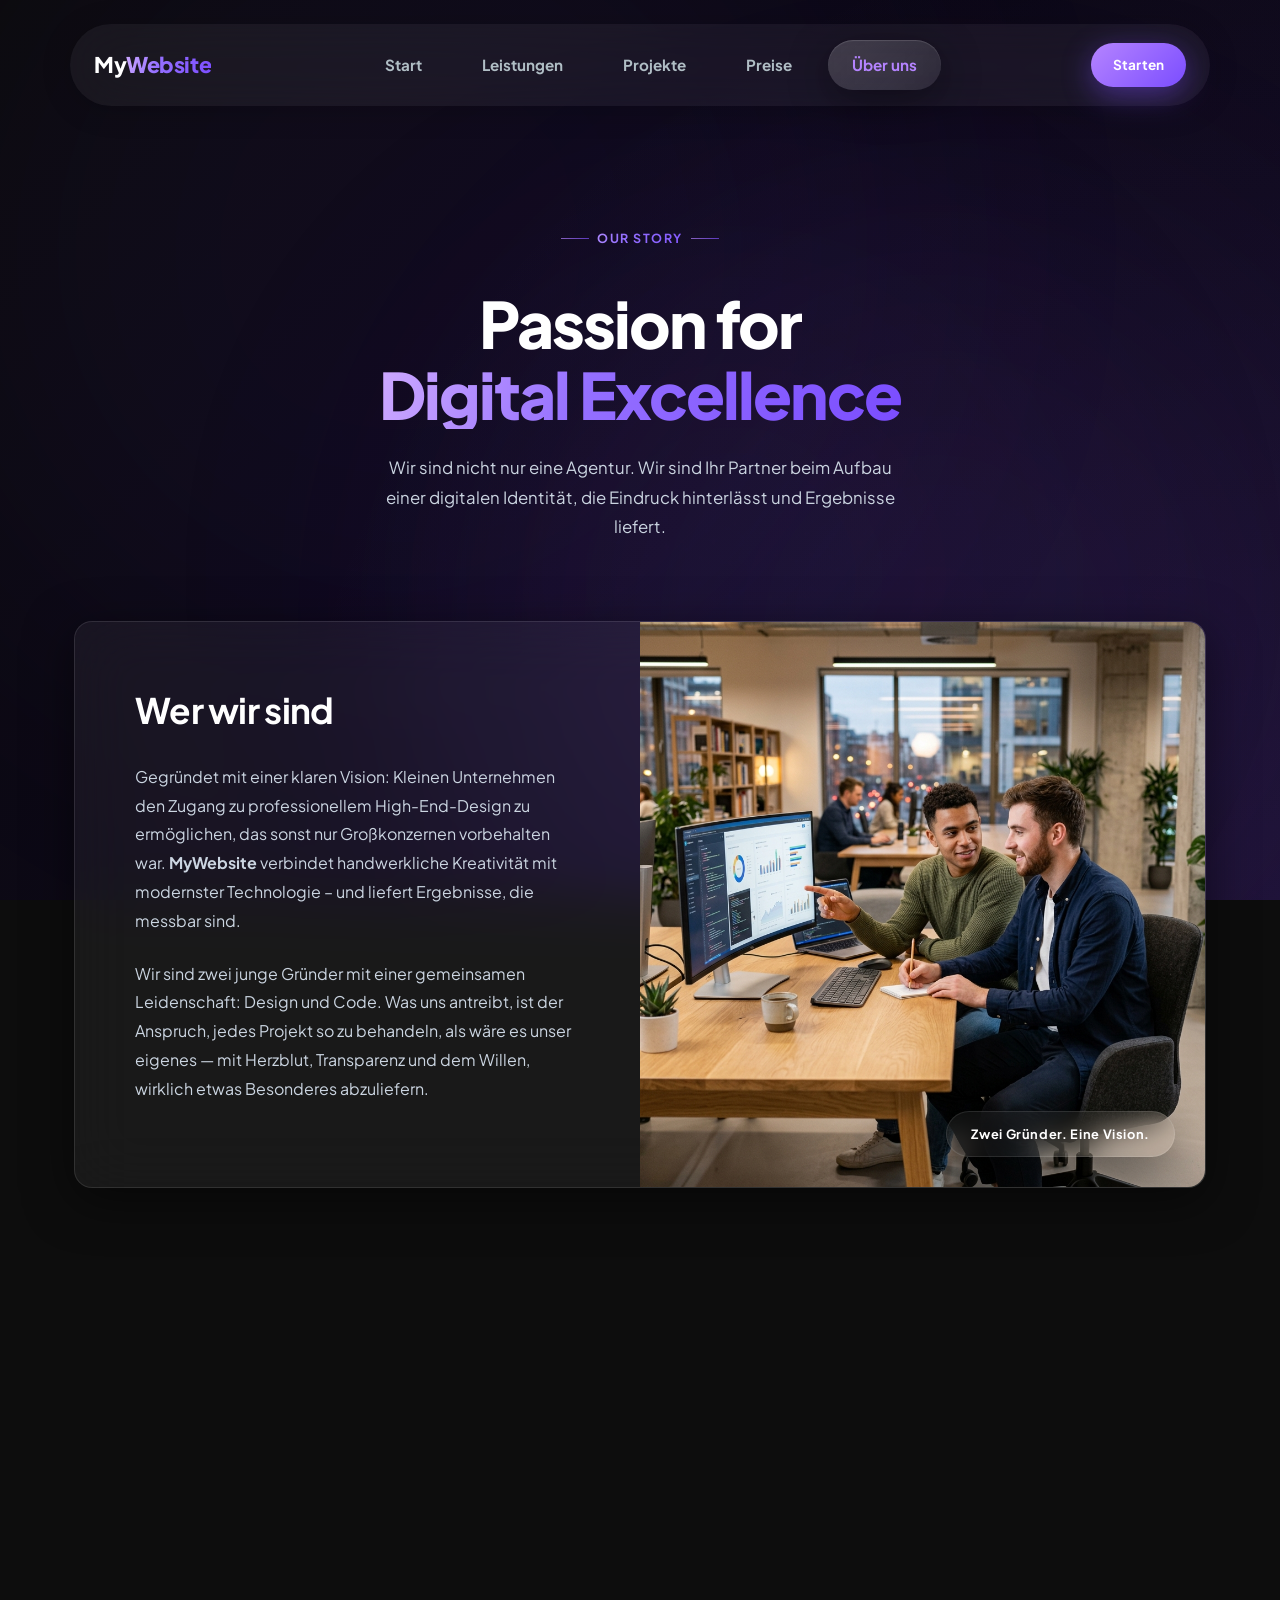
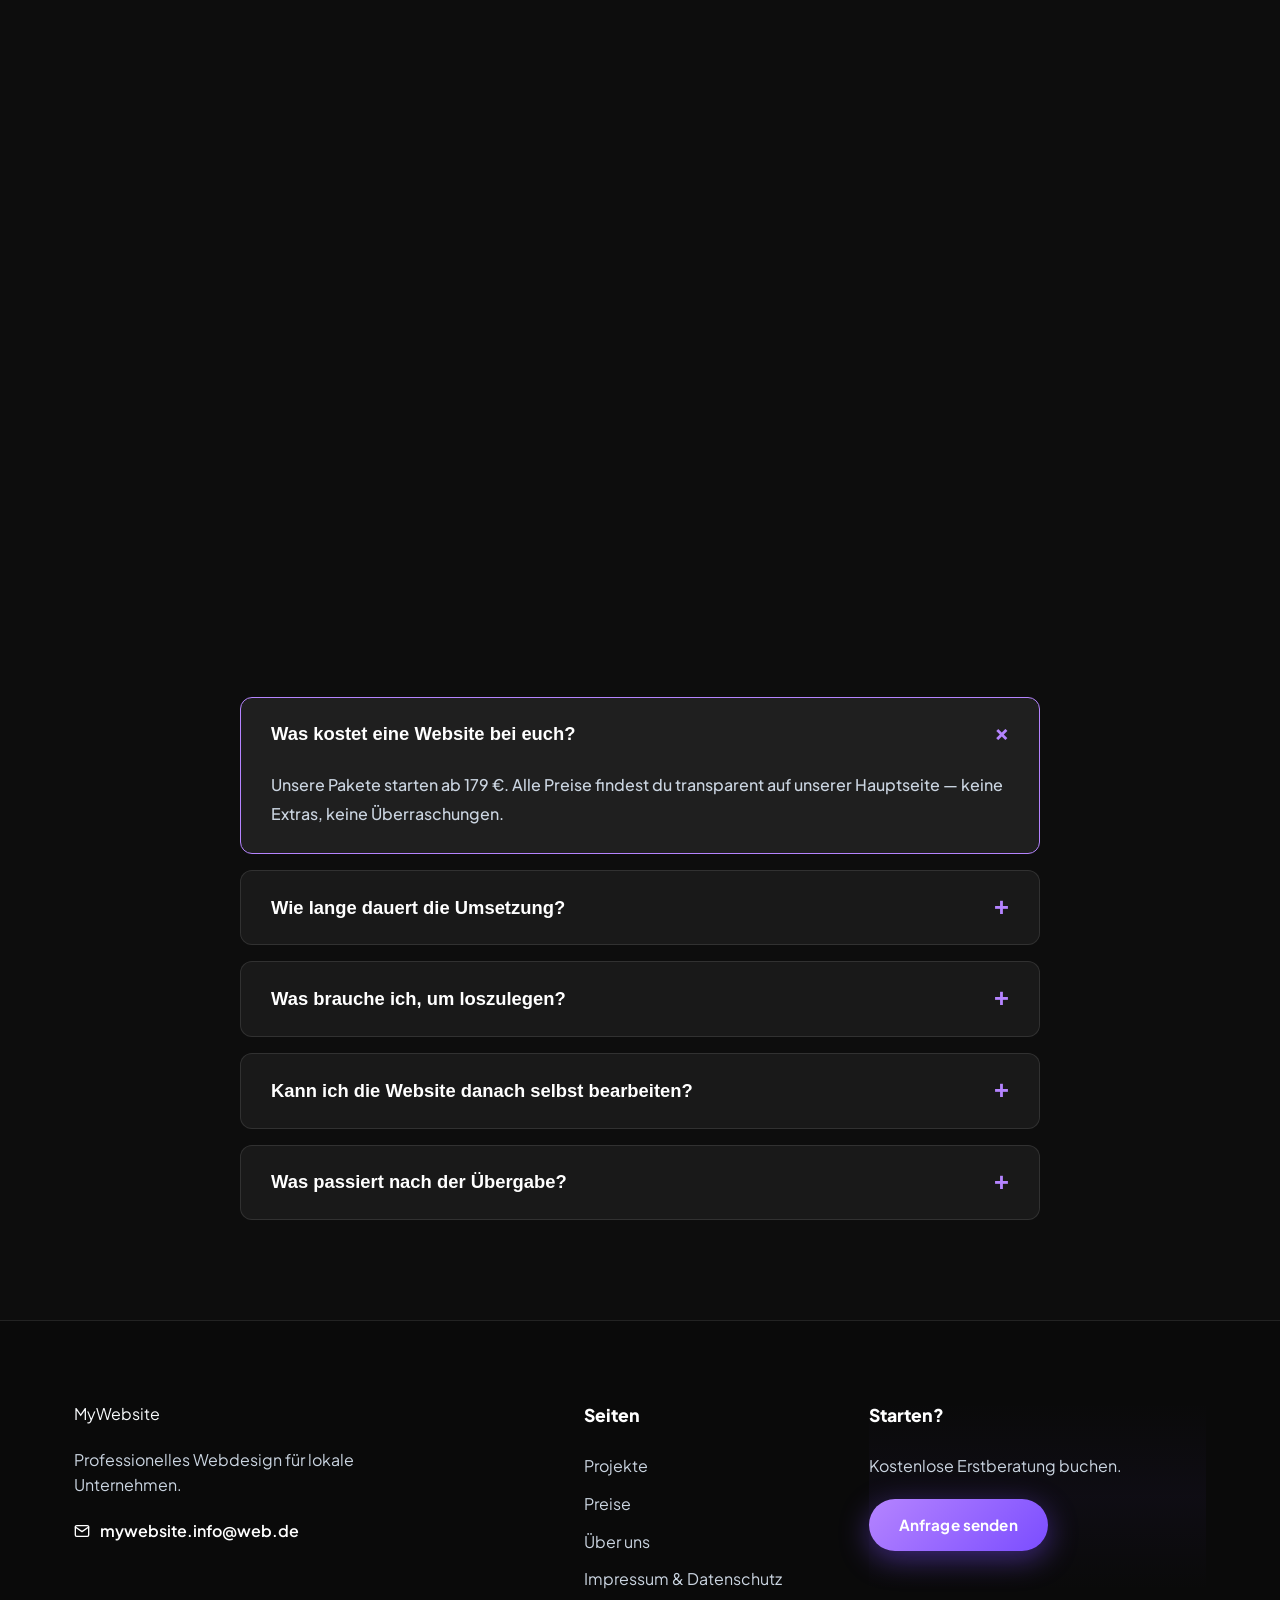
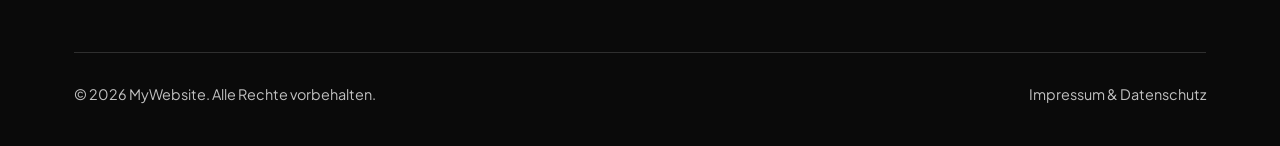
==== commit 71ce2380: "fl1" ====
--- a/about.html
+++ b/about.html
@@ -98,7 +98,7 @@
               Gegründet mit einer klaren Vision: Kleinen Unternehmen den Zugang zu professionellem High-End-Design zu ermöglichen, das sonst nur Großkonzernen vorbehalten war. <strong>MyWebsite</strong> verbindet handwerkliche Kreativität mit modernster Technologie – und liefert Ergebnisse, die messbar sind.
             </p>
             <p style="color: var(--secondary); line-height: 1.8; margin-bottom: 0;">
-              Unser Team aus Designern und Entwicklern sieht jedes Projekt als Chance, etwas zu bauen, das wirklich zählt. Wir glauben nicht an Kompromisse. Wir glauben an Transparenz, Geschwindigkeit und Qualität, die für sich spricht.
+              Wir sind zwei junge Gründer mit einer gemeinsamen Leidenschaft: Design und Code. Was uns antreibt, ist der Anspruch, jedes Projekt so zu behandeln, als wäre es unser eigenes — mit Herzblut, Transparenz und dem Willen, wirklich etwas Besonderes abzuliefern.
             </p>
           </div>
 
@@ -106,21 +106,12 @@
           <div style="position: relative; background: rgba(255,255,255,0.03); min-height: 400px; display: flex; align-items: center; justify-content: center; overflow: hidden;">
             <div style="position: absolute; inset: 0; background: linear-gradient(135deg, rgba(124,77,255,0.1) 0%, transparent 100%);"></div>
             
-            <!-- Graphic Element representing the team -->
-            <div style="text-align: center; z-index: 1; padding: 40px;">
-               <div style="width: 100px; height: 100px; background: var(--grad-primary); border-radius: 50%; display: flex; align-items: center; justify-content: center; margin: 0 auto 24px; box-shadow: 0 0 40px rgba(124,77,255,0.4); border: 2px solid rgba(255,255,255,0.2);">
-                  <svg width="40" height="40" viewBox="0 0 24 24" fill="none" stroke="#fff" stroke-width="2" stroke-linecap="round" stroke-linejoin="round">
-                    <path d="M17 21v-2a4 4 0 0 0-4-4H5a4 4 0 0 0-4 4v2"/><circle cx="9" cy="7" r="4"/><path d="M23 21v-2a4 4 0 0 0-3-3.87"/><path d="M16 3.13a4 4 0 0 1 0 7.75"/>
-                  </svg>
-               </div>
-               <h3 style="color:#fff; font-size: 1.4rem; margin-bottom: 12px; font-weight: 800;">Das Team</h3>
-               <p style="font-size: 0.9rem; color: var(--secondary); max-width: 260px; margin: 0 auto; line-height: 1.6;">
-                 Vier Experten, ein Ziel: Perfektion am Nano Banana Pro.
-               </p>
-            </div>
-            
-            <div style="position: absolute; bottom: 30px; right: 30px; background: var(--glass-bg); backdrop-filter: blur(14px); -webkit-backdrop-filter: blur(14px); padding: 12px 24px; border-radius: 50px; border: 1px solid var(--glass-border); font-size: 0.8rem; color: #fff; font-weight: 700; letter-spacing: 0.05em; box-shadow: var(--shadow);">
-              #DigitalExcellence
+            <!-- Team Photo -->
+            <!-- TODO: echtes Foto einsetzen -->
+            <img src="img/team.png" alt="Die Gründer von MyWebsite bei der Arbeit" style="width: 100%; height: 100%; object-fit: cover; position: relative; z-index: 1;">
+             
+            <div style="position: absolute; bottom: 30px; right: 30px; background: var(--glass-bg); backdrop-filter: blur(14px); -webkit-backdrop-filter: blur(14px); padding: 12px 24px; border-radius: 50px; border: 1px solid var(--glass-border); font-size: 0.8rem; color: #fff; font-weight: 700; letter-spacing: 0.05em; box-shadow: var(--shadow); z-index: 2;">
+              Zwei Gründer. Eine Vision.
             </div>
           </div>
         </div>
